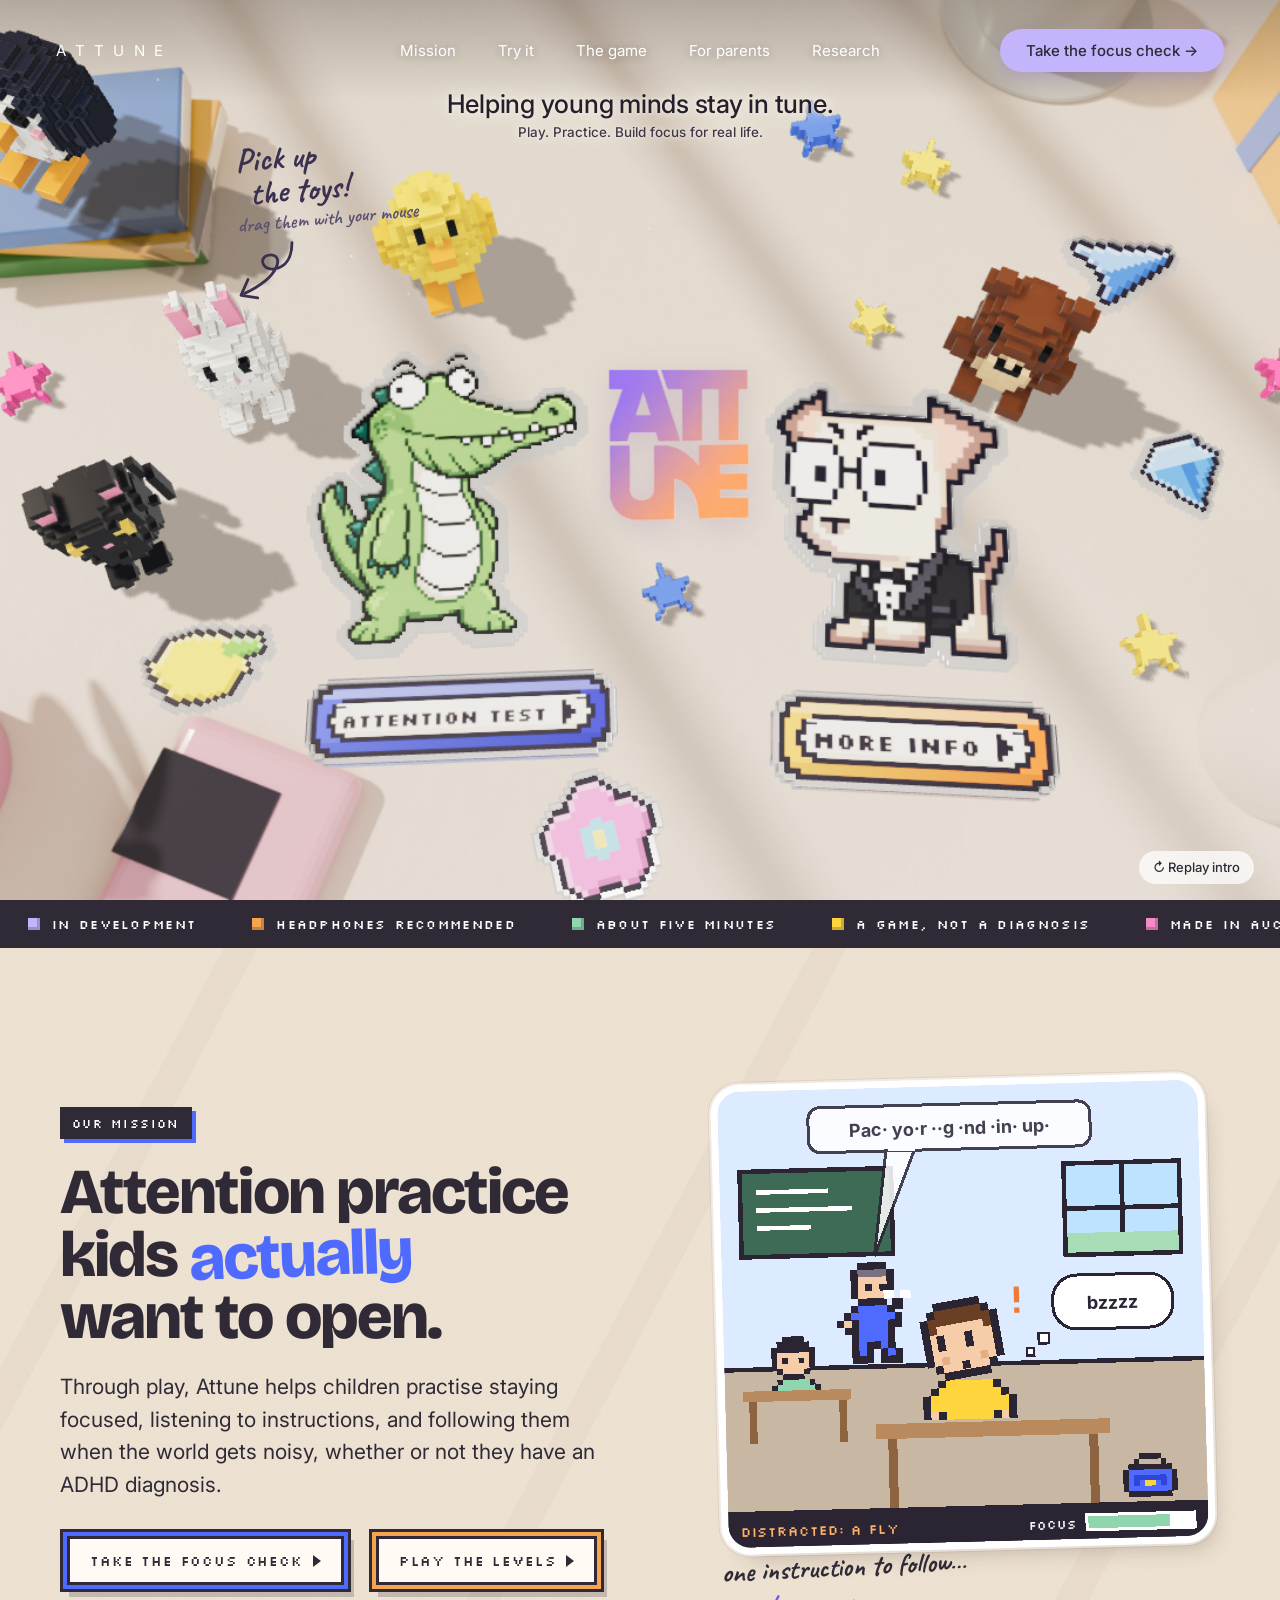
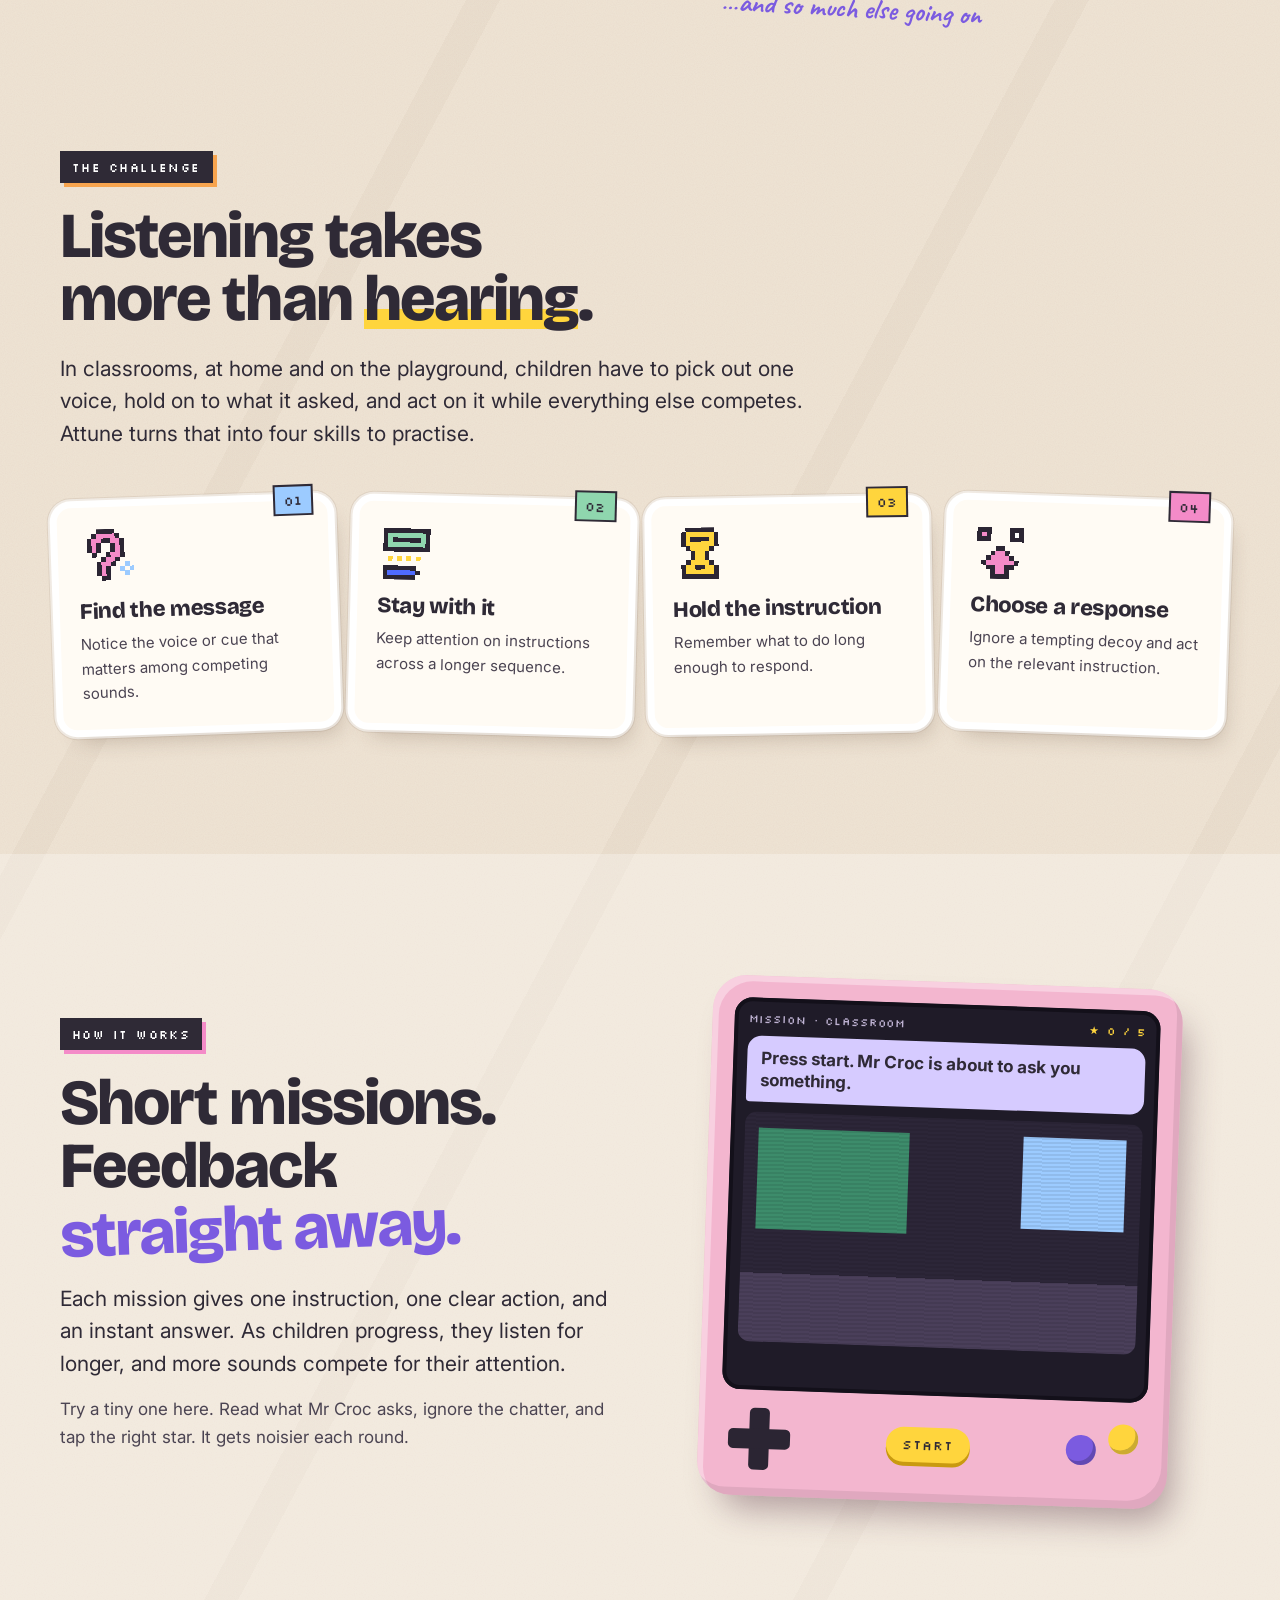
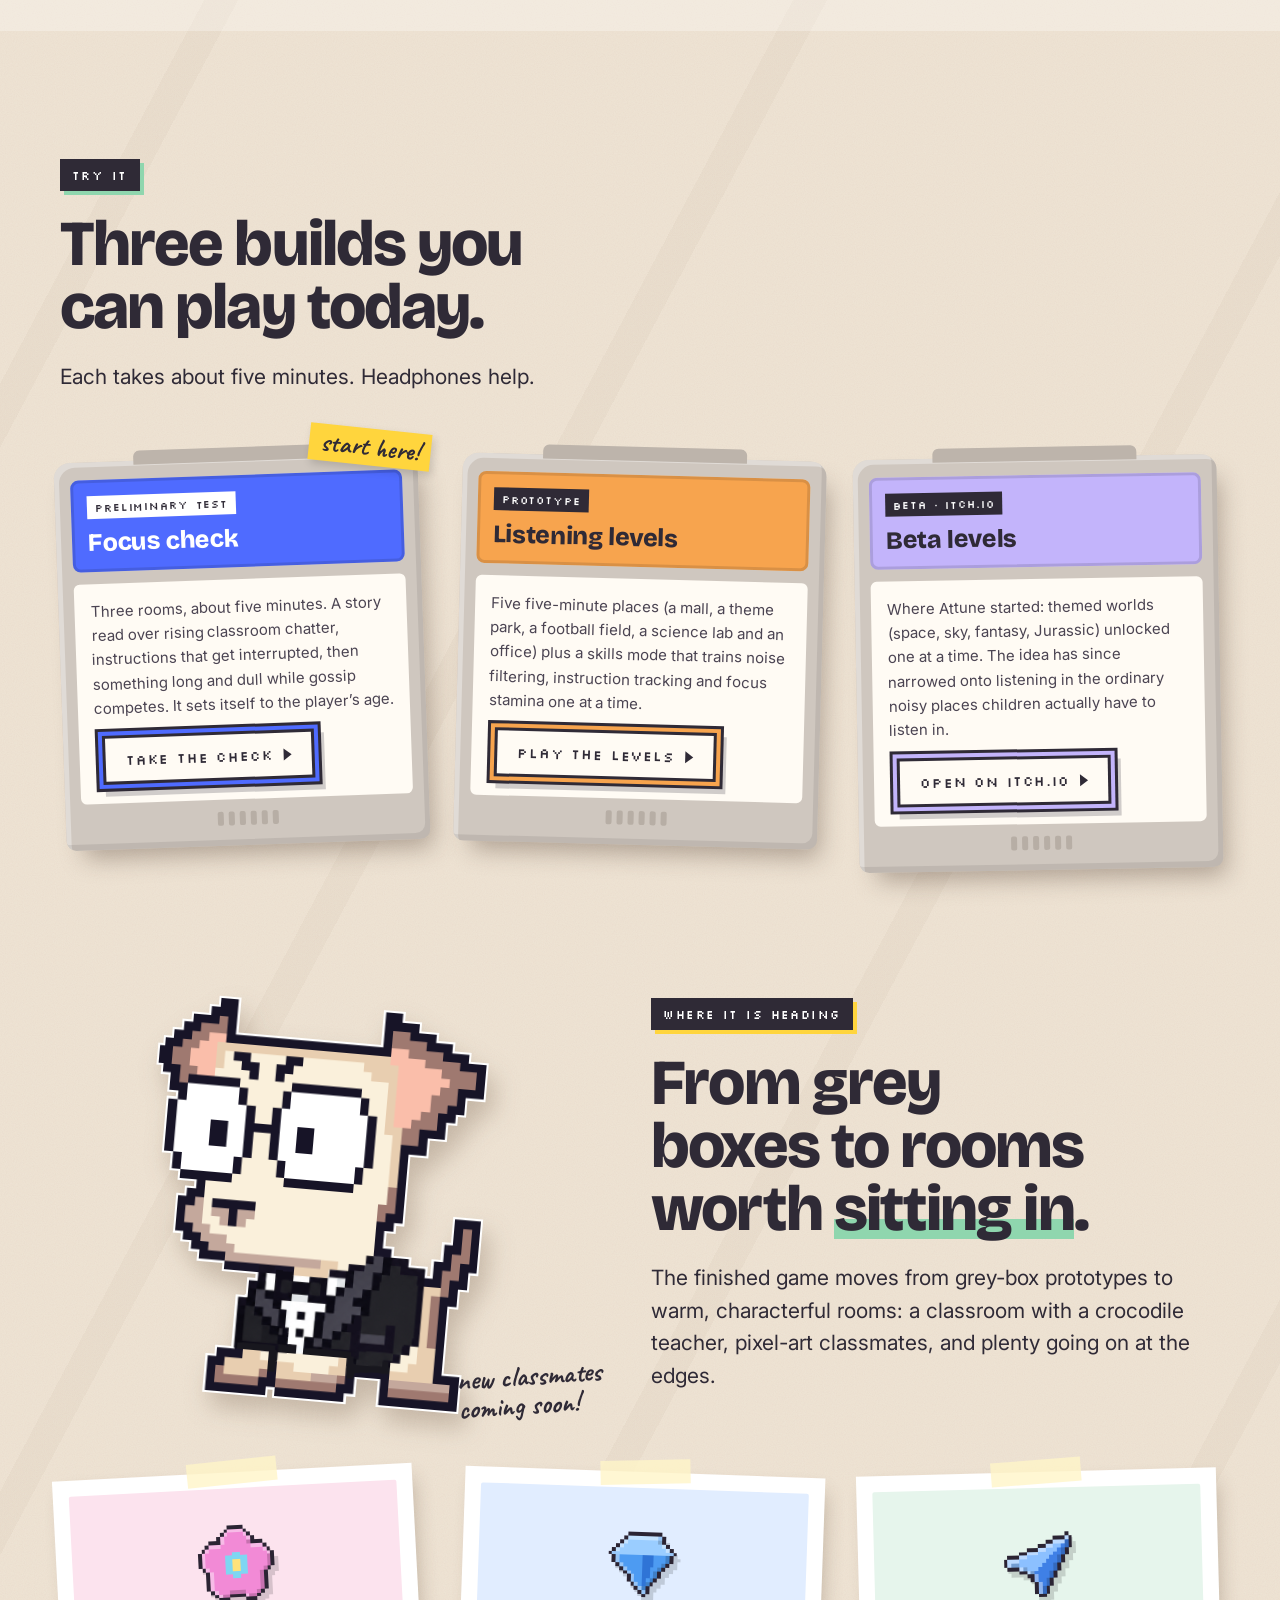
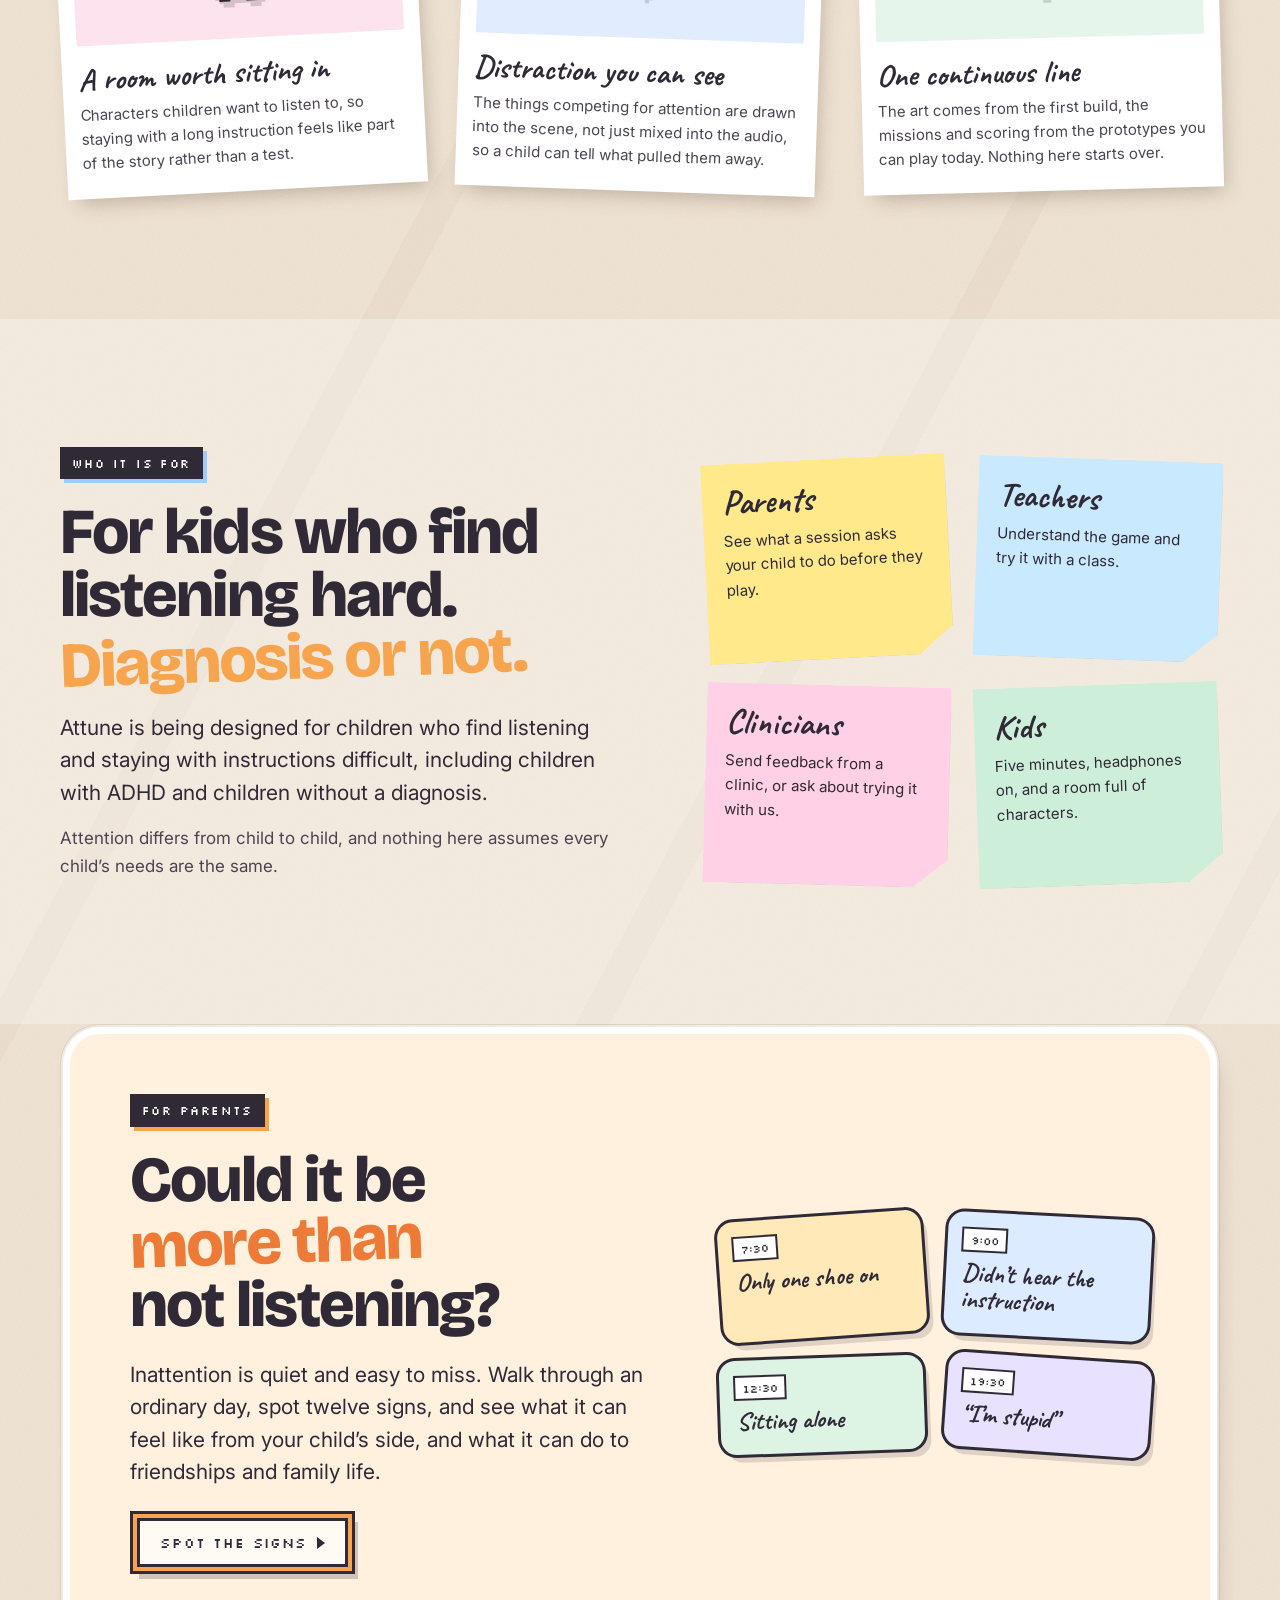
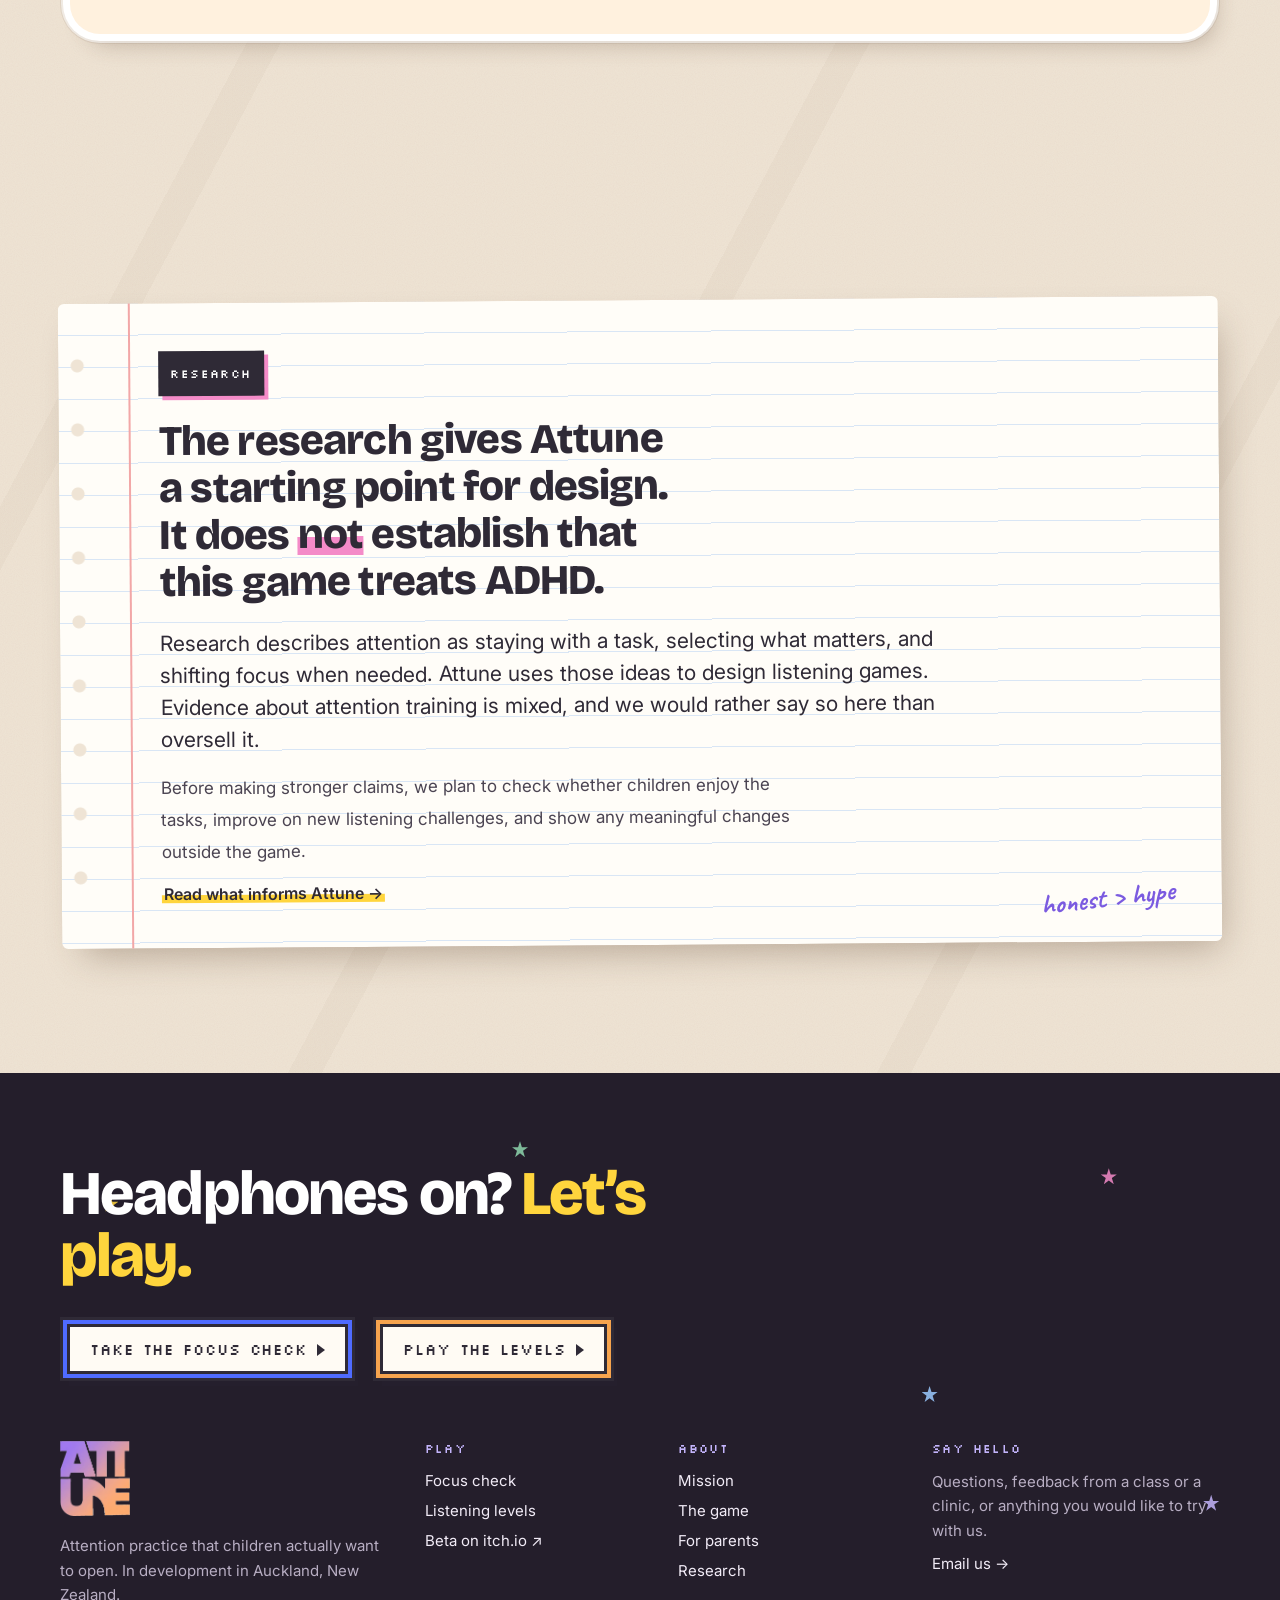
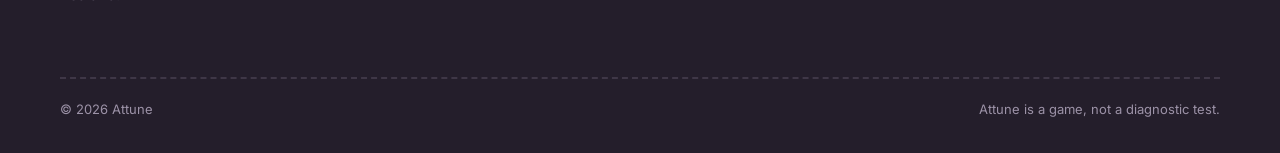
==== attune-site-3d 2/index.html @ 6dd45934 "Add files via upload" ====
<!doctype html>
<html lang="en">
<head>
<meta charset="utf-8">
<meta name="viewport" content="width=device-width, initial-scale=1, viewport-fit=cover">
<meta name="description" content="Attune is a game where children practise listening, holding on to instructions, and responding to what matters while distractions compete for their attention.">
<link rel="icon" href="assets/logo_symbol.png">
<title>Attune</title>
<link rel="preconnect" href="https://fonts.googleapis.com">
<link rel="preconnect" href="https://fonts.gstatic.com" crossorigin>
<link rel="stylesheet" href="https://fonts.googleapis.com/css2?family=Bricolage+Grotesque:opsz,wght@12..96,500;12..96,700;12..96,800&family=Caveat:wght@600;700&family=Inter:wght@400;500&family=Silkscreen&display=swap">
<link rel="stylesheet" href="site.css">
<style>
  :root{
    --ink:#2F2A36;
    --ink-soft:#4B4452;
    --lilac:#C3B4FB;
    --lilac-hi:#D6CBFF;
    --ground:#E9DCCB;
    color-scheme: light;
  }
  html{scroll-behavior:smooth;}
  body{margin:0;background:var(--ground);color:var(--ink);overflow-x:hidden;
       font-family:Inter,ui-sans-serif,system-ui,-apple-system,"Segoe UI",Roboto,sans-serif;-webkit-font-smoothing:antialiased;}
  #ext{position:absolute;inset:-40px;background:url(assets/final_small.jpg) center/cover no-repeat;filter:blur(28px) saturate(1.05);}

  /* the desk lives in the render's own 1536 x 1024 space */
  #stage{position:absolute;left:0;top:0;width:1536px;height:1024px;transform-origin:0 0;touch-action:pan-y;user-select:none;-webkit-user-select:none;}
  #plate,#intro{position:absolute;inset:0;width:1536px;height:1024px;display:block;}
  #intro{z-index:3;transition:opacity .6s ease;pointer-events:none;}
  #intro.done{opacity:0;}
  /* live 3D toys sit on top of the rendered desk */
  #toys{position:absolute;inset:0;width:1536px;height:1024px;display:block;z-index:1;touch-action:pan-y;}
  #root{position:relative;height:100vh;height:100svh;min-height:560px;overflow:hidden;}
  #toys{opacity:0;transition:opacity .5s ease;transform-origin:36% 50%;}
  .ready #toys{opacity:1;}
  #loadnote{position:absolute;left:50%;top:50%;translate:-50% -50%;z-index:7;font-size:13px;color:var(--ink-soft);background:rgba(255,255,255,.7);
            padding:8px 12px;border-radius:999px;opacity:0;transition:opacity .4s;pointer-events:none;}
  .waiting #loadnote{opacity:1;}
  #dust{position:absolute;inset:0;width:1536px;height:1024px;pointer-events:none;mix-blend-mode:screen;opacity:0;transition:opacity 1.2s ease;z-index:4;}
  .live #dust{opacity:1;}
  #logo{position:absolute;left:732px;top:420px;width:160px;pointer-events:none;opacity:0;z-index:4;will-change:opacity,transform;
        filter:drop-shadow(0 8px 16px rgba(110,70,140,.16));}
  #logo.shown{opacity:1;transition:opacity 1.6s ease;}
  .busy #logo.shown{opacity:0;transition:opacity 1.1s ease;}
  #logo.in{animation:logoIn 1.1s cubic-bezier(.22,1,.36,1) both;}
  @keyframes logoIn{from{opacity:0;transform:translateY(10px) scale(.96);}to{opacity:1;transform:none;}}
  #tagline{position:absolute;left:662px;top:548px;width:300px;text-align:center;pointer-events:none;opacity:0;transform:translateY(8px);z-index:4;
           transition:opacity .9s cubic-bezier(.22,1,.36,1) .25s, transform .9s cubic-bezier(.22,1,.36,1) .25s;
           text-shadow:0 0 3px rgba(246,240,231,.95),0 0 10px rgba(246,240,231,.9),0 0 22px rgba(246,240,231,.8);}
  .live #tagline{opacity:1;transform:none;}
  #taglineM{display:none;position:fixed;left:16px;right:16px;top:calc(118px + env(safe-area-inset-top,0px));text-align:center;z-index:6;pointer-events:none;
             opacity:0;transform:translateY(8px);transition:opacity .9s cubic-bezier(.22,1,.36,1) .25s, transform .9s cubic-bezier(.22,1,.36,1) .25s;}
  #taglineM b{display:block;font-weight:500;font-size:20px;line-height:25px;color:#241F2B;text-wrap:balance;}
  #taglineM span{display:block;margin-top:4px;font-size:14px;color:#3E3748;font-weight:500;}
  .tall #tagline{display:none;}
  .tall #taglineM{display:block;}
  .tall.live-body #taglineM{opacity:1;transform:none;}
  #tagline h1{margin:0;font-weight:500;font-size:20px;line-height:24px;color:#241F2B;letter-spacing:-.01em;}
  #tagline p{margin:5px 0 0;font-size:12.5px;line-height:16px;font-weight:500;color:#3E3748;white-space:nowrap;}
  .kbd-link{position:absolute;display:block;border-radius:14px;pointer-events:none;outline:none;z-index:5;color:transparent;font-size:0;overflow:hidden;}
  .kbd-link:focus-visible{box-shadow:0 0 0 3px #fff,0 0 0 6px var(--lilac);}

  header{position:fixed;left:0;right:0;top:0;height:100px;transition:opacity .9s ease, transform .9s cubic-bezier(.2,.8,.2,1), background .3s, height .3s;padding-top:env(safe-area-inset-top,0px);display:flex;align-items:center;
         padding-inline:max(16px,4.4vw);box-sizing:border-box;z-index:5;opacity:0;transform:translateY(-14px);
         background:linear-gradient(rgba(60,42,30,.28),rgba(60,42,30,0));
         transition:opacity .9s ease, transform .9s cubic-bezier(.2,.8,.2,1);}
  .header-in header{opacity:1;transform:none;}
  header.solid{background:rgba(247,241,232,.94);backdrop-filter:blur(10px);box-shadow:0 1px 0 #E2D6C6;height:72px;opacity:1;transform:none;}
  header.solid .wordmark, header.solid nav a{color:var(--ink);text-shadow:none;}
  header.solid nav a[aria-current]{color:#7B5BE0;} header.solid nav a[aria-current]::after{background:#7B5BE0;}
  .wordmark{font-size:15px;letter-spacing:.62em;color:#fff;text-decoration:none;white-space:nowrap;}
  nav{position:absolute;left:50%;transform:translateX(-50%);display:flex;gap:42px;}
  nav a{color:#fff;text-decoration:none;font-size:15px;position:relative;padding:6px 0;white-space:nowrap;text-shadow:0 1px 8px rgba(40,25,15,.3);}
  nav a[aria-current]{color:var(--lilac-hi);}
  nav a[aria-current]::after{content:"";position:absolute;left:50%;bottom:-6px;width:20px;height:2px;margin-left:-10px;background:var(--lilac-hi);border-radius:2px;}
  nav a:hover{color:var(--lilac-hi);}
  .cta{margin-left:auto;background:var(--lilac);color:var(--ink);text-decoration:none;font-size:15px;font-weight:500;
       padding:12px 26px;border-radius:999px;box-shadow:0 6px 18px rgba(120,90,200,.25);transition:background .2s, transform .2s;white-space:nowrap;}
  .cta:hover{background:var(--lilac-hi);transform:translateY(-1px);}
  a:focus-visible,button:focus-visible{outline:2px solid #fff;outline-offset:4px;border-radius:6px;}

  #replay{position:absolute;right:max(16px,2vw);bottom:calc(16px + env(safe-area-inset-bottom,0px));z-index:6;
          font:500 13px/1 Inter,ui-sans-serif,system-ui,sans-serif;color:var(--ink);background:rgba(255,255,255,.72);
          border:0;border-radius:999px;padding:10px 14px;cursor:pointer;backdrop-filter:blur(6px);opacity:0;pointer-events:none;transition:opacity .6s;}
  .live #replay{opacity:1;pointer-events:auto;}
  /* hand-lettered prompt pointing at the flower charm */
  #pickup{position:absolute;left:0;top:0;width:1536px;height:1024px;pointer-events:none;z-index:2;overflow:visible;opacity:0;}
  #pickup .ink{fill:none;stroke:#3A3150;stroke-width:3.2;stroke-linecap:round;stroke-linejoin:round;}
  #pickup text{font-family:Caveat,"Segoe Print","Bradley Hand",cursive;fill:#3A3150;}
  #pickup .t1{font-size:38px;font-weight:700;}
  #pickup .t2{font-size:23px;font-weight:600;fill:#5B5270;}
  #pickup .words{clip-path:inset(0 100% 0 0);}
  .live #pickup{opacity:1;}
  .live #pickup .words{animation:write .5s steps(18,end) .2s forwards;}
  .live #pickup .ink{animation:draw .45s cubic-bezier(.5,0,.3,1) .6s forwards;}
  .live #pickup .head{animation:draw .15s ease-out 1s forwards;}
  .live #pickup .note{animation:nudge 2.8s ease-in-out 1.8s infinite;transform-box:fill-box;transform-origin:center;}
  @keyframes write{to{clip-path:inset(0 0 0 0)}}
  @keyframes draw{to{stroke-dashoffset:0}}
  @keyframes nudge{0%,100%{transform:none}50%{transform:translate(-4px,2px)}}
  .touched #pickup{opacity:0;transition:opacity .5s ease;}
  @media (prefers-reduced-motion: reduce){ #pickup .words{clip-path:none;} #pickup .ink{stroke-dashoffset:0!important;} }
  /* on tall screens the prompt sits in the open space under the desk */
  #pickupM{display:none;position:absolute;left:0;right:0;bottom:calc(13vh + env(safe-area-inset-bottom,0px));text-align:center;z-index:6;pointer-events:none;
           font-family:Caveat,"Segoe Print","Bradley Hand",cursive;color:#3A3150;opacity:0;transition:opacity .6s ease;}
  #pickupM b{display:block;font-size:34px;font-weight:700;line-height:1;transform:rotate(-3deg);}
  #pickupM span{display:block;font-size:21px;font-weight:600;color:#5B5270;margin-top:6px;}
  #pickupM svg{display:block;margin:0 auto 4px;width:90px;height:52px;overflow:visible;}
  #pickupM path{fill:none;stroke:#3A3150;stroke-width:2.6;stroke-linecap:round;stroke-linejoin:round;}
  .tall #pickup{display:none;}
  .tall #pickupM{display:block;}
  .tall.live-body #pickupM{opacity:1;transition-delay:.2s;}
  .touched-body #pickupM{opacity:0!important;transition-delay:0s!important;}
  /* tagline sits centred just under the menu */
  #topline{position:absolute;left:16px;right:16px;top:calc(88px + env(safe-area-inset-top,0px));z-index:5;text-align:center;pointer-events:none;
           opacity:0;transform:translateY(-6px);transition:opacity .9s cubic-bezier(.22,1,.36,1) .3s, transform .9s cubic-bezier(.22,1,.36,1) .3s;
           text-shadow:0 0 3px rgba(246,240,231,.95),0 0 12px rgba(246,240,231,.9),0 0 26px rgba(246,240,231,.8);}
  #topline b{display:block;font-weight:500;font-size:clamp(18px,2vw,26px);line-height:1.25;color:#241F2B;letter-spacing:-.01em;text-wrap:balance;}
  #topline span{display:block;margin-top:4px;font-size:clamp(12.5px,1.05vw,15px);font-weight:500;color:#3E3748;}
  .header-in #topline{opacity:1;transform:none;}
  @media (max-width: 760px){ #topline{top:calc(96px + env(safe-area-inset-top,0px));} }
  #toast{position:fixed;left:50%;bottom:calc(64px + env(safe-area-inset-bottom,0px));translate:-50% 10px;max-width:calc(100% - 32px);box-sizing:border-box;
         background:rgba(47,42,54,.92);color:#fff;font-size:14px;line-height:1.4;padding:11px 16px;border-radius:12px;
         opacity:0;pointer-events:none;transition:opacity .25s, translate .25s;z-index:9;text-align:center;}
  #toast.show{opacity:1;translate:-50% 0;}

  .tall #stage{-webkit-mask-image:linear-gradient(transparent 0,#000 8%,#000 92%,transparent 100%);mask-image:linear-gradient(transparent 0,#000 8%,#000 92%,transparent 100%);}
  @media (max-width: 1180px){ nav{gap:26px;} nav a{font-size:14px;} }
  @media (max-width: 960px){
    header{height:84px;}
    .wordmark{letter-spacing:.45em;font-size:13px;}
    nav{gap:18px;} nav a{font-size:13px;}
    .cta{padding:10px 16px;font-size:13px;}
  }
  /* small screens: the links move to a second row, still across the top */
  @media (max-width: 760px){
    header{height:auto;flex-wrap:wrap;row-gap:6px;padding-block:14px 8px;}
    nav{position:static;transform:none;order:3;flex:1 0 100%;justify-content:center;gap:22px;
        overflow-x:auto;scrollbar-width:none;padding-bottom:4px;}
    nav::-webkit-scrollbar{display:none;}
    nav a{font-size:13px;flex:0 0 auto;}
  }
  @media (max-width: 480px){ nav{justify-content:safe center;gap:14px;} nav a{font-size:12.5px;} }
  @media (max-width: 420px){ .cta{padding:9px 14px;font-size:13px;} .wordmark{letter-spacing:.35em;} }
  @media (prefers-reduced-motion: reduce){ #logo.in{animation:none;opacity:1;} }
</style>

</head>
<body>
<div id="root">
  <div id="ext" aria-hidden="true"></div>
  <div id="stage">
    <img id="plate" src="assets/plate.jpg" alt="A sunny desk with books, a mug, a gift box, a pencil cup and a handheld console" draggable="false">
    <canvas id="toys" aria-label="Toys you can pick up: voxel animals, stars, charms, the crocodile, the dog and two brooch buttons"></canvas>
    <canvas id="dust" width="1536" height="1024" aria-hidden="true"></canvas>
    <svg id="pickup" viewBox="0 0 1536 1024" aria-hidden="true">
      <g class="note">
        <g class="words" transform="rotate(-5 380 210)">
          <text class="t1" x="310" y="190">Pick up</text>
          <text class="t1" x="324" y="228">the toys!</text>
          <text class="t2" x="306" y="258" id="pickupHow">drag them with your mouse</text>
        </g>
        <path class="ink" d="M 372 276 C 372 292, 366 304, 352 306 C 336 308, 334 290, 348 290 C 362 290, 360 314, 318 334"/>
        <path class="ink head" d="M 322 318 L 314 336 L 333 339"/>
      </g>
    </svg>
    <img id="logo" src="assets/logo_symbol.png" alt="Attune" draggable="false">
    <a class="kbd-link" id="kA" href="#attention-test">Attention Test</a>
    <a class="kbd-link" id="kB" href="#more-info">More Info</a>
  </div>

  <header>
    <a class="wordmark" href="#root">ATTUNE</a>
    <nav id="mainNav" aria-label="Main">
      <a href="#mission">Mission</a>
      <a href="#try">Try it</a>
      <a href="#game">The game</a>
      <a href="parents/">For parents</a>
      <a href="research/">Research</a>
    </nav>
    <a class="cta" data-site="/focus-check/" href="https://attuneonline.com/focus-check/">Take the focus check&nbsp;→</a>
  </header>
  <div id="topline"><b>Helping young minds stay in tune.</b><span>Play. Practice. Build focus for real life.</span></div>
  <button id="replay" type="button">↻ Replay intro</button>
  <div id="pickupM" aria-hidden="true">
  <svg viewBox="0 0 90 52"><path d="M 60 50 C 58 36, 52 26, 40 24 C 28 22, 26 34, 36 34 C 46 34, 44 14, 30 4"/><path d="M 22 10 L 30 3 L 36 12"/></svg>
  <b>Pick up the toys!</b><span>drag them around with your finger</span>
</div>
  <div id="loadnote">Unpacking the toys…</div>
</div>
<main class="page" id="content">
  <div class="ticker" aria-label="About this build"><div class="track">
    <span style="--c:var(--lilac)">In development</span><span style="--c:var(--orange)">Headphones recommended</span><span style="--c:var(--mint)">About five minutes</span><span style="--c:var(--yellow)">A game, not a diagnosis</span><span style="--c:var(--pink)">Made in Auckland</span>
    <span style="--c:var(--lilac)" aria-hidden="true">In development</span><span style="--c:var(--orange)" aria-hidden="true">Headphones recommended</span><span style="--c:var(--mint)" aria-hidden="true">About five minutes</span><span style="--c:var(--yellow)" aria-hidden="true">A game, not a diagnosis</span><span style="--c:var(--pink)" aria-hidden="true">Made in Auckland</span>
  </div></div>

  <!-- MISSION -->
  <section class="sec" id="mission" aria-labelledby="mission-h">
    <div class="wrap split">
      <div class="land">
        <p class="eyebrow" style="--c:var(--blue)">Our mission</p>
        <h2 class="h" id="mission-h">Attention practice kids <span class="pop" style="--c:var(--blue)">actually</span> want to open.</h2>
        <p class="lede">Through play, Attune helps children practise staying focused, listening to instructions, and following them when the world gets noisy, whether or not they have an ADHD diagnosis.</p>
        <div class="row" style="margin-top:28px">
          <a class="btn" data-site="/focus-check/" href="https://attuneonline.com/focus-check/">Take the focus check</a>
          <a class="btn orange" data-site="/play/" href="https://attuneonline.com/play/">Play the levels</a>
        </div>
      </div>
      <figure class="noisy land" aria-label="Animation: a child at a school desk keeps getting pulled away from the teacher’s instruction by a bird, a whisper, a buzzing phone, a fly and a ball outside">
        <svg id="noisy" viewBox="0 0 160 140" aria-hidden="true"></svg>
        <figcaption class="noisy-cap"><span class="hand">one instruction to follow…</span><span class="hand" style="color:var(--violet)">…and so much else going on</span></figcaption>
      </figure>
    </div>
  </section>

  <!-- THE CHALLENGE -->
  <section class="sec" id="challenge" aria-labelledby="challenge-h" style="padding-top:0">
    <div class="wrap">
      <div class="land">
        <p class="eyebrow" style="--c:var(--orange)">The challenge</p>
        <h2 class="h" id="challenge-h">Listening takes more than <span class="under" style="--c:var(--yellow)">hearing</span>.</h2>
        <p class="lede">In classrooms, at home and on the playground, children have to pick out one voice, hold on to what it asked, and act on it while everything else competes. Attune turns that into four skills to practise.</p>
      </div>
      <ol class="skills">
        <li class="skill land" style="--r:-2deg;--c:var(--sky)"><span class="num">01</span><span class="ico" data-icon="ear"></span><h3>Find the message</h3><p>Notice the voice or cue that matters among competing sounds.</p></li>
        <li class="skill land" style="--r:1.5deg;--c:var(--mint)"><span class="num">02</span><span class="ico" data-icon="line"></span><h3>Stay with it</h3><p>Keep attention on instructions across a longer sequence.</p></li>
        <li class="skill land" style="--r:-1deg;--c:var(--yellow)"><span class="num">03</span><span class="ico" data-icon="hold"></span><h3>Hold the instruction</h3><p>Remember what to do long enough to respond.</p></li>
        <li class="skill land" style="--r:2deg;--c:var(--pink)"><span class="num">04</span><span class="ico" data-icon="pick"></span><h3>Choose a response</h3><p>Ignore a tempting decoy and act on the relevant instruction.</p></li>
      </ol>
    </div>
  </section>

  <!-- HOW IT WORKS: a tiny playable mission -->
  <section class="sec" id="game" aria-labelledby="game-h" style="background:rgba(255,255,255,.28)">
    <div class="wrap split">
      <div class="land">
        <p class="eyebrow" style="--c:var(--pink)">How it works</p>
        <h2 class="h" id="game-h">Short missions. Feedback <span class="pop" style="--c:var(--violet)">straight away.</span></h2>
        <p class="lede">Each mission gives one instruction, one clear action, and an instant answer. As children progress, they listen for longer, and more sounds compete for their attention.</p>
        <p>Try a tiny one here. Read what Mr Croc asks, ignore the chatter, and tap the right star. It gets noisier each round.</p>
      </div>
      <div class="land">
        <div class="console" id="mini" aria-label="A tiny example mission you can play">
          <div class="screen">
            <div class="hud"><span>Mission · Classroom</span><b id="miniScore">★ 0 / 5</b></div>
            <div class="say" id="miniSay" aria-live="polite">Press start. Mr Croc is about to ask you something.</div>
            <div class="field" id="miniField"></div>
            <div class="fb" id="miniFb" aria-live="polite"></div>
          </div>
          <div class="pads"><span class="dpad" aria-hidden="true"></span><button class="start" id="miniStart" type="button">Start</button><span class="abtn" aria-hidden="true"><i></i><i></i></span></div>
        </div>
      </div>
    </div>
  </section>

  <!-- TRY IT -->
  <section class="sec" id="try" aria-labelledby="try-h">
    <div class="wrap">
      <div class="land">
        <p class="eyebrow" style="--c:var(--mint)">Try it</p>
        <h2 class="h" id="try-h">Three builds you can play today.</h2>
        <p class="lede">Each takes about five minutes. Headphones help.</p>
      </div>
      <div class="carts">
        <article class="cart land" style="--r:-2deg;--c:var(--blue)">
          <span class="sticky">start here!</span>
          <div class="label" style="color:#fff"><span class="tag" style="background:#fff;color:var(--ink)">Preliminary test</span><h3>Focus check</h3></div>
          <div class="body">
            <p>Three rooms, about five minutes. A story read over rising classroom chatter, instructions that get interrupted, then something long and dull while gossip competes. It sets itself to the player’s age.</p>
            <a class="btn" data-site="/focus-check/" href="https://attuneonline.com/focus-check/">Take the check</a>
          </div>
          <div class="grooves" aria-hidden="true"><i></i><i></i><i></i><i></i><i></i><i></i></div>
        </article>
        <article class="cart land" style="--r:1.5deg;--c:var(--orange)">
          <div class="label"><span class="tag">Prototype</span><h3>Listening levels</h3></div>
          <div class="body">
            <p>Five five-minute places (a mall, a theme park, a football field, a science lab and an office) plus a skills mode that trains noise filtering, instruction tracking and focus stamina one at a time.</p>
            <a class="btn orange" data-site="/play/" href="https://attuneonline.com/play/">Play the levels</a>
          </div>
          <div class="grooves" aria-hidden="true"><i></i><i></i><i></i><i></i><i></i><i></i></div>
        </article>
        <article class="cart land" style="--r:-1deg;--c:var(--lilac)">
          <div class="label"><span class="tag">Beta · itch.io</span><h3>Beta levels</h3></div>
          <div class="body">
            <p>Where Attune started: themed worlds (space, sky, fantasy, Jurassic) unlocked one at a time. The idea has since narrowed onto listening in the ordinary noisy places children actually have to listen in.</p>
            <a class="btn lilac" href="https://bibyeo.itch.io/attuneonline" target="_blank" rel="noopener">Open on itch.io</a>
          </div>
          <div class="grooves" aria-hidden="true"><i></i><i></i><i></i><i></i><i></i><i></i></div>
        </article>
      </div>
    </div>
  </section>

  <!-- WHERE IT IS HEADING -->
  <section class="sec" id="heading" aria-labelledby="heading-h" style="padding-top:0">
    <div class="wrap split flip">
      <div class="charm land" style="--r:5deg;width:min(340px,76%)">
        <img class="sticker" src="assets/dog.png" alt="A pixel-art classmate in a tuxedo, as a sticker">
        <div class="note" style="right:-34%;bottom:-4%;transform:rotate(-4deg)"><span class="hand">new classmates<br>coming soon!</span></div>
      </div>
      <div class="land">
        <p class="eyebrow" style="--c:var(--yellow)">Where it is heading</p>
        <h2 class="h" id="heading-h">From grey boxes to rooms worth <span class="under" style="--c:var(--mint)">sitting in</span>.</h2>
        <p class="lede">The finished game moves from grey-box prototypes to warm, characterful rooms: a classroom with a crocodile teacher, pixel-art classmates, and plenty going on at the edges.</p>
      </div>
    </div>
    <div class="wrap">
      <div class="polaroids">
        <div class="pol land" style="--r:-3deg;--c:#FCE3EE"><div class="shot"><img src="assets/charm_flower.png" alt=""></div><h3>A room worth sitting in</h3><p>Characters children want to listen to, so staying with a long instruction feels like part of the story rather than a test.</p></div>
        <div class="pol land" style="--r:2deg;--c:#E1EDFF"><div class="shot"><img src="assets/charm_gem.png" alt=""></div><h3>Distraction you can see</h3><p>The things competing for attention are drawn into the scene, not just mixed into the audio, so a child can tell what pulled them away.</p></div>
        <div class="pol land" style="--r:-1.5deg;--c:#E6F5EC"><div class="shot"><img src="assets/charm_plane.png" alt=""></div><h3>One continuous line</h3><p>The art comes from the first build, the missions and scoring from the prototypes you can play today. Nothing here starts over.</p></div>
      </div>
    </div>
  </section>

  <!-- WHO IT IS FOR -->
  <section class="sec" id="who" aria-labelledby="who-h" style="background:rgba(255,255,255,.28)">
    <div class="wrap split">
      <div class="land">
        <p class="eyebrow" style="--c:var(--sky)">Who it is for</p>
        <h2 class="h" id="who-h">For kids who find listening hard. <span class="pop" style="--c:var(--orange)">Diagnosis or not.</span></h2>
        <p class="lede">Attune is being designed for children who find listening and staying with instructions difficult, including children with ADHD and children without a diagnosis.</p>
        <p>Attention differs from child to child, and nothing here assumes every child’s needs are the same.</p>
      </div>
      <div class="notes">
        <div class="stickynote land" style="--r:-3deg;--c:#FFE98A"><b>Parents</b><p>See what a session asks your child to do before they play.</p></div>
        <div class="stickynote land" style="--r:2deg;--c:#C9E9FF"><b>Teachers</b><p>Understand the game and try it with a class.</p></div>
        <div class="stickynote land" style="--r:1.5deg;--c:#FFD0E6"><b>Clinicians</b><p>Send feedback from a clinic, or ask about trying it with us.</p></div>
        <div class="stickynote land" style="--r:-2deg;--c:#CDEFD9"><b>Kids</b><p>Five minutes, headphones on, and a room full of characters.</p></div>
      </div>
    </div>
  </section>

  <!-- FOR PARENTS -->
  <section class="sec" id="parents" aria-labelledby="parents-h" style="padding-top:0">
    <div class="wrap">
      <div class="parents-teaser land">
        <div>
          <p class="eyebrow" style="--c:var(--orange)">For parents</p>
          <h2 class="h" id="parents-h">Could it be <span class="pop" style="--c:var(--orange-2)">more than</span> not listening?</h2>
          <p class="lede">Inattention is quiet and easy to miss. Walk through an ordinary day, spot twelve signs, and see what it can feel like from your child’s side, and what it can do to friendships and family life.</p>
          <div class="row" style="margin-top:22px"><a class="btn orange" href="parents/">Spot the signs</a></div>
        </div>
        <div class="peek" aria-hidden="true">
          <div class="peekcard" style="--r:-4deg;--c:#FFE9B8"><span>7:30</span><b>Only one shoe on</b></div>
          <div class="peekcard" style="--r:3deg;--c:#DCEBFF"><span>9:00</span><b>Didn’t hear the instruction</b></div>
          <div class="peekcard" style="--r:-2deg;--c:#DDF3E4"><span>12:30</span><b>Sitting alone</b></div>
          <div class="peekcard" style="--r:4deg;--c:#E8E2FF"><span>19:30</span><b>“I’m stupid”</b></div>
        </div>
      </div>
    </div>
  </section>

  <!-- RESEARCH -->
  <section class="sec" id="research" aria-labelledby="research-h">
    <div class="wrap">
      <div class="notebook land">
        <p class="eyebrow" style="--c:var(--pink)">Research</p>
        <h2 class="honest" id="research-h">The research gives Attune a starting point for design. It does <em>not</em> establish that this game treats ADHD.</h2>
        <p class="lede" style="line-height:32px">Research describes attention as staying with a task, selecting what matters, and shifting focus when needed. Attune uses those ideas to design listening games. Evidence about attention training is mixed, and we would rather say so here than oversell it.</p>
        <p>Before making stronger claims, we plan to check whether children enjoy the tasks, improve on new listening challenges, and show any meaningful changes outside the game.</p>
        <a class="link" href="research/">Read what informs Attune →</a>
        <span class="margin-note hand">honest &gt; hype</span>
      </div>
    </div>
  </section>
</main>

<footer class="foot" id="contact">
  <div class="stars" aria-hidden="true">
    <span style="--c:var(--yellow);left:8%;top:18%;--dl:0s"></span><span style="--c:var(--pink);left:86%;top:14%;--dl:.8s"></span>
    <span style="--c:var(--sky);left:72%;top:46%;--dl:1.6s"></span><span style="--c:var(--mint);left:40%;top:10%;--dl:2.2s"></span>
    <span style="--c:var(--lilac);left:94%;top:62%;--dl:1.1s"></span>
  </div>
  <div class="wrap">
    <p class="big">Headphones on? <span>Let’s play.</span></p>
    <div class="row">
      <a class="btn" data-site="/focus-check/" href="https://attuneonline.com/focus-check/">Take the focus check</a>
      <a class="btn orange" data-site="/play/" href="https://attuneonline.com/play/">Play the levels</a>
    </div>
    <div class="cols">
      <div><img class="logo" src="assets/logo_symbol.png" alt="Attune"><p>Attention practice that children actually want to open. In development in Auckland, New Zealand.</p></div>
      <div><h4>Play</h4><ul><li><a data-site="/focus-check/" href="https://attuneonline.com/focus-check/">Focus check</a></li><li><a data-site="/play/" href="https://attuneonline.com/play/">Listening levels</a></li><li><a href="https://bibyeo.itch.io/attuneonline" target="_blank" rel="noopener">Beta on itch.io ↗</a></li></ul></div>
      <div><h4>About</h4><ul><li><a href="index.html#mission">Mission</a></li><li><a href="index.html#game">The game</a></li><li><a href="parents/">For parents</a></li><li><a href="research/">Research</a></li></ul></div>
      <div><h4>Say hello</h4><p style="margin-bottom:10px">Questions, feedback from a class or a clinic, or anything you would like to try with us.</p><button class="copy-email" type="button" data-email>Email us →</button></div>
    </div>
    <div class="base"><span>© 2026 Attune</span><span>Attune is a game, not a diagnostic test.</span></div>
  </div>
</footer>


<div id="toast" role="status" aria-live="polite"></div>

<script src="toys3d.js"></script>
<script src="site.js"></script>
<script>
/* Where the brooches go. Replace '' with real URLs when the pages exist. */
const LINKS = { attention: '/focus-check/', info: '#mission' };
const BROOCH = { plaqueA: ['attention', 'Attention Test'], plaqueB: ['info', 'More Info'] };

const REDUCED = matchMedia('(prefers-reduced-motion: reduce)').matches;
const root = document.getElementById('root'), stage = document.getElementById('stage');
const logo = document.getElementById('logo');
const SW = 1536, SH = 1024;
let S = 1, OX = 0, OY = 0;
function fit(){
  const vw = root.clientWidth, vh = root.clientHeight, a = vw / vh;
  if (a >= 1.05){ S = Math.max(vw/SW, vh/SH); OX = (vw - SW*S)/2; OY = (vh - SH*S)/2; }
  else { S = vw / 1010; OX = vw/2 - 800*S; OY = Math.max(0, (vh - SH*S)/2 - 10); }
  stage.style.transform = `translate(${OX}px, ${OY}px) scale(${S})`;
  document.body.classList.toggle('tall', a < 1.05);
}
addEventListener('resize', fit); fit();
/* header goes solid past the desk; the 3D pauses while it is off screen */
const headerEl = document.querySelector('header');
addEventListener('scroll', ()=>{ headerEl.classList.toggle('solid', scrollY > root.clientHeight - 90); }, { passive: true });
let heroVisible = true;
new IntersectionObserver(([e])=>{ heroVisible = e.isIntersecting; if (!revealed) return; if (heroVisible) AttuneToys.start(); else AttuneToys.stop(); }).observe(root);

/* logo fades away while people play, and back once things settle */
let busyTimer;
function markBusy(){ root.classList.add('busy'); clearTimeout(busyTimer); busyTimer = setTimeout(()=>root.classList.remove('busy'), 1800); }

let toastTimer;
function toast(msg){ const t = document.getElementById('toast'); t.textContent = msg; t.classList.add('show'); clearTimeout(toastTimer); toastTimer = setTimeout(()=>t.classList.remove('show'), 2600); }
function activate(key){
  const target = LINKS[BROOCH[key][0]];
  if (target.startsWith('#')){ setTimeout(()=>document.querySelector(target).scrollIntoView({ behavior: REDUCED ? 'auto' : 'smooth' }), 150); return; }
  const onSite = /(^|\.)attuneonline\.com$/.test(location.hostname);
  setTimeout(()=>{ if (onSite) location.href = target; else { const a = document.createElement('a'); a.href = 'https://attuneonline.com' + target; a.target = '_blank'; a.rel = 'noopener'; document.body.appendChild(a); a.click(); a.remove(); } }, 200);
}

/* keyboard access to the two brooches */
function placeKbd(){
  for (const [id, key] of [['kA', 'plaqueA'], ['kB', 'plaqueB']]){
    const r = AttuneToys.project(key), el = document.getElementById(id); if (!r) continue;
    Object.assign(el.style, { left: r.x + 'px', top: r.y + 'px', width: r.w + 'px', height: r.h + 'px' });
    el.onclick = e=>{ e.preventDefault(); AttuneToys.nudge(key); activate(key); };
  }
}
/* prompt copy follows the input device */
(function(){
  const how = document.getElementById('pickupHow');
  if (how && !matchMedia('(hover: hover) and (pointer: fine)').matches) how.textContent = 'drag them with your finger';
  document.querySelectorAll('#pickup .ink').forEach(p=>{ const L = p.getTotalLength(); p.style.strokeDasharray = L; p.style.strokeDashoffset = L; });
})();

/* ------------------------------------------------ 3D toys + opening */
const toysCanvas = document.getElementById('toys');
let toysReady = false, revealed = false;
AttuneToys.init({
  canvas: toysCanvas, base: 'assets/',
  onBusy: markBusy,
  onTouch: ()=>{ root.classList.add('touched'); document.body.classList.add('touched-body'); },
  onBrooch: key=>activate(key),
}).then(()=>{ toysReady = true; document.body.classList.remove('waiting'); root.classList.add('ready'); playIntro(); })
  .catch(err=>{ console.error(err); document.body.classList.remove('waiting'); toast('The toys could not load on this device.'); });
document.body.classList.add('waiting');

function reveal(){
  if (revealed) return; revealed = true;
  toysCanvas.style.transform = ''; toysCanvas.style.filter = '';
  root.classList.add('header-in', 'live'); document.body.classList.add('live-body');
  AttuneToys.start(); placeKbd();
  if (REDUCED){ logo.classList.add('shown'); return; }
  logo.classList.remove('in', 'shown'); void logo.offsetWidth; logo.classList.add('in');
  logo.addEventListener('animationend', ()=>{ logo.classList.remove('in'); logo.classList.add('shown'); }, { once: true });
}
function playIntro(){
  if (!toysReady) return;
  revealed = false;
  root.classList.remove('header-in', 'live', 'busy'); document.body.classList.remove('live-body'); logo.classList.remove('in', 'shown');
  if (REDUCED){ AttuneToys.skipIntro(); reveal(); return; }
  // the camera starts close and out of focus, then pulls back as the toys land
  AttuneToys.intro({
    onFrame: (fr, k, focus)=>{
      toysCanvas.style.transform = k < 1 ? `scale(${(1.6 - .6*k).toFixed(4)})` : '';
      if (fr > 72) root.classList.add('header-in');
    },
    onDone: reveal,
  });
}
document.getElementById('replay').addEventListener('click', ()=>{ AttuneToys.stop(); playIntro(); });

/* ------------------------------------------------ dust in the window light */
const cv = document.getElementById('dust'), g = cv.getContext('2d');
const motes = Array.from({length: 70}, ()=>({ x: Math.random()*1536, y: Math.random()*1024, r: .6 + Math.random()*1.8,
  vx: (Math.random()-.3)*.12, vy: -.05 - Math.random()*.12, p: Math.random()*6.28 }));
let lastT = performance.now();
function tick(t){
  const dt = Math.min(50, t - lastT); lastT = t;
  if (root.classList.contains('live') && !document.hidden){
    g.clearRect(0, 0, 1536, 1024);
    for (const m of motes){
      m.x += m.vx*dt*.06; m.y += m.vy*dt*.06 + Math.sin(t/1400 + m.p)*.05;
      if (m.y < -10){ m.y = 1030; m.x = Math.random()*1536; } if (m.x > 1546) m.x = -10; if (m.x < -10) m.x = 1546;
      const a = Math.max(0, 1 - Math.abs((m.x*0.5 - m.y) + 60)/380) * (.3 + .3*Math.sin(t/900 + m.p*3));
      if (a <= .02) continue;
      g.fillStyle = `rgba(255,244,222,${a.toFixed(3)})`; g.beginPath(); g.arc(m.x, m.y, m.r, 0, 6.283); g.fill();
    }
  }
  requestAnimationFrame(tick);
}
if (!REDUCED) requestAnimationFrame(tick);
</script>

</body>
</html>
---- attune-site-3d 2/site.css ----
/* Attune — the toy desk continues below the fold.
   Everything reads as objects on the same sunny desk: shrink-plastic cards, sticky notes, stickers, cartridges. */
:root{
  --ink:#2B2533; --ink-soft:#524859; --ink-faint:#7A7082;
  --desk:#EFE4D5; --desk-2:#E7DAC8; --paper:#FFFBF4; --line:#E0D2BF;
  --blue:#4F6BFF; --blue-2:#2F45D8; --orange:#F7A44E; --orange-2:#EE7A37;
  --lilac:#C3B4FB; --lilac-hi:#D6CBFF; --violet:#7B5BE0;
  --yellow:#FFD53D; --pink:#F48BC8; --mint:#8FD6AE; --sky:#9CCBFF;
  --night:#241E2B;
  --display:"Bricolage Grotesque", Inter, ui-sans-serif, system-ui, sans-serif;
  --body:Inter, ui-sans-serif, system-ui, -apple-system, "Segoe UI", Roboto, sans-serif;
  --pixel:Silkscreen, ui-monospace, "SFMono-Regular", Menlo, monospace;
  --hand:Caveat, "Segoe Print", "Bradley Hand", cursive;
  /* the "shrink plastic" look: white print border + clear acrylic rim + soft contact shadow */
  --plastic: 0 0 0 7px #fff, 0 0 0 9px rgba(255,255,255,.55), 0 0 0 10px rgba(120,100,80,.12), 10px 16px 22px -6px rgba(80,55,35,.28);
  --grain:url("data:image/svg+xml,%3Csvg xmlns='http://www.w3.org/2000/svg' width='160' height='160'%3E%3Cfilter id='n'%3E%3CfeTurbulence type='fractalNoise' baseFrequency='.9' numOctaves='2' stitchTiles='stitch'/%3E%3CfeColorMatrix values='0 0 0 0 .35 0 0 0 0 .25 0 0 0 0 .15 0 0 0 .07 0'/%3E%3C/filter%3E%3Crect width='100%25' height='100%25' filter='url(%23n)'/%3E%3C/svg%3E");
}
.page{background:var(--desk) var(--grain);color:var(--ink);font-family:var(--body);-webkit-font-smoothing:antialiased;position:relative;overflow:hidden;}
/* window light keeps falling across the desk */
.page::before{content:"";position:absolute;inset:0;pointer-events:none;opacity:.55;
  background:repeating-linear-gradient(118deg, transparent 0 220px, rgba(120,90,60,.07) 220px 250px, transparent 250px 520px);}
.wrap{max-width:1160px;margin:0 auto;padding-inline:max(20px,4vw);position:relative;}
.sec{padding-block:clamp(72px,10vw,132px);position:relative;}
a{color:inherit;}

/* ---------- type */
.eyebrow{display:inline-flex;align-items:center;gap:10px;font-family:var(--pixel);font-size:12px;letter-spacing:.12em;text-transform:uppercase;
  background:var(--ink);color:#fff;padding:7px 12px 6px;margin:0 0 22px;box-shadow:4px 4px 0 var(--c, var(--violet));}
h2.h, .h{font-family:var(--display);font-weight:800;font-size:clamp(34px,5vw,64px);line-height:.98;letter-spacing:-.03em;margin:0 0 22px;text-wrap:balance;max-width:16ch;}
.h .pop{display:inline-block;color:var(--c, var(--blue));transform:rotate(-2deg);}
.h .under{background:linear-gradient(transparent 64%, var(--c, var(--yellow)) 64% 90%, transparent 90%);}
h3{font-family:var(--display);font-weight:800;font-size:22px;line-height:1.15;letter-spacing:-.015em;margin:0 0 8px;}
p{font-size:17px;line-height:1.62;color:var(--ink-soft);margin:0 0 16px;max-width:60ch;}
.lede{font-size:clamp(18px,1.7vw,21px);line-height:1.55;color:var(--ink);}
.hand{font-family:var(--hand);font-weight:700;font-size:28px;line-height:1.05;color:var(--ink);}
.small{font-size:14px;color:var(--ink-faint);}

/* ---------- pixel "brooch" buttons (same look as the desk plaques) */
.btn{--bg:var(--blue);
  display:inline-flex;align-items:center;gap:10px;font:400 14px/1 var(--pixel);letter-spacing:.06em;text-transform:uppercase;text-decoration:none;
  color:var(--ink);background:var(--paper);padding:15px 20px 14px;position:relative;white-space:nowrap;cursor:pointer;border:0;
  box-shadow:0 0 0 3px var(--ink), 0 0 0 7px var(--bg), 0 0 0 10px var(--ink), 6px 8px 0 7px rgba(43,37,51,.22);
  margin:10px;transition:transform .18s cubic-bezier(.3,1.6,.4,1), box-shadow .18s;}
.btn::after{content:"";width:0;height:0;border-left:8px solid var(--ink);border-top:6px solid transparent;border-bottom:6px solid transparent;}
.btn:hover{transform:translateY(-3px) rotate(-1deg);}
.btn:active{transform:translateY(2px);box-shadow:0 0 0 3px var(--ink), 0 0 0 7px var(--bg), 0 0 0 10px var(--ink), 2px 3px 0 7px rgba(43,37,51,.22);}
.btn.orange{--bg:var(--orange);}
.btn.lilac{--bg:var(--lilac);}
.btn.ghost{--bg:var(--mint);}
.btn.plain{--bg:var(--paper);}
.btn:focus-visible,.link:focus-visible,.copy-email:focus-visible{outline:3px dashed var(--violet);outline-offset:8px;}
.row{display:flex;flex-wrap:wrap;gap:14px 18px;align-items:center;}
.link{font-weight:600;color:var(--ink);text-decoration:none;background:linear-gradient(var(--yellow),var(--yellow)) 0 88%/100% 8px no-repeat;padding:0 2px;transition:background-size .2s;}
.link:hover{background-size:100% 40%;}

/* ---------- stickers + characters */
.sticker{display:block;image-rendering:pixelated;filter:drop-shadow(2px 0 0 #fff) drop-shadow(-2px 0 0 #fff) drop-shadow(0 2px 0 #fff) drop-shadow(0 -2px 0 #fff) drop-shadow(8px 14px 12px rgba(80,55,35,.25));}
.charm{position:relative;justify-self:center;width:min(380px,82%);}
.charm .sticker{width:100%;height:auto;transform:rotate(var(--r,-5deg));transition:transform .45s cubic-bezier(.3,1.6,.4,1);}
.charm:hover .sticker{transform:rotate(calc(var(--r,-5deg) * -0.6)) translateY(-10px) scale(1.03);}
.charm .note{position:absolute;display:flex;align-items:flex-end;gap:4px;white-space:nowrap;}
@media (max-width: 700px){ .charm .note{position:static;transform:none!important;margin-top:18px;white-space:normal;} }
.charm .note svg{width:64px;height:48px;overflow:visible;flex:none;}
.charm .note path{fill:none;stroke:var(--ink);stroke-width:2.6;stroke-linecap:round;stroke-linejoin:round;}

/* ---------- ticker (status) */
.ticker{background:var(--ink);color:#fff;overflow:hidden;position:relative;z-index:1;}
.ticker .track{display:flex;width:max-content;animation:tick 38s linear infinite;}
.ticker span{font-family:var(--pixel);font-size:13px;letter-spacing:.1em;text-transform:uppercase;padding:16px 28px;display:flex;align-items:center;gap:12px;white-space:nowrap;}
.ticker span::before{content:"";width:12px;height:12px;background:var(--c);box-shadow:inset -3px -3px 0 rgba(0,0,0,.2);}
@keyframes tick{to{transform:translateX(-50%)}}

/* ---------- layouts */
.split{display:grid;grid-template-columns:1.05fr .95fr;gap:clamp(40px,6vw,90px);align-items:center;}
.split.flip{grid-template-columns:.95fr 1.05fr;}
@media (max-width: 880px){ .split,.split.flip{grid-template-columns:1fr;} .split.flip > :first-child{order:2;} }

/* ---------- skills: four little game cards dealt onto the desk */
.skills{list-style:none;padding:0;margin:54px 0 0;display:grid;grid-template-columns:repeat(4,1fr);gap:34px 26px;}
.skill{background:var(--paper);border-radius:14px;padding:22px 20px 24px;box-shadow:var(--plastic);transform:rotate(var(--r));transition:transform .35s cubic-bezier(.3,1.6,.4,1);position:relative;}
.skill:hover{transform:rotate(0) translateY(-8px);}
.skill .num{position:absolute;top:-14px;right:16px;font-family:var(--pixel);font-size:13px;background:var(--c);color:var(--ink);padding:6px 9px 5px;box-shadow:0 0 0 2px var(--ink);}
.skill .ico{width:56px;height:56px;margin-bottom:14px;display:block;}
.skill p{font-size:15px;margin:0;}
@media (max-width: 960px){ .skills{grid-template-columns:repeat(2,1fr);} }
@media (max-width: 500px){ .skills{grid-template-columns:1fr;} }
.caveat{margin:44px 0 0;display:inline-block;background:#FFF3B0;padding:12px 16px;font-size:14px;color:var(--ink-soft);transform:rotate(-.6deg);
  box-shadow:3px 4px 10px rgba(80,55,35,.15);max-width:62ch;position:relative;}
.caveat::before{content:"";position:absolute;top:-10px;left:24px;width:70px;height:20px;background:rgba(255,255,255,.6);transform:rotate(-4deg);box-shadow:0 1px 2px rgba(0,0,0,.06);}

/* ---------- playable mini mission on a handheld */
.console{background:#F3B6CF;border-radius:34px;padding:22px 22px 26px;box-shadow:inset -6px -8px 0 rgba(0,0,0,.08), inset 6px 6px 0 rgba(255,255,255,.35), 14px 22px 34px -10px rgba(80,40,60,.4);
  max-width:470px;justify-self:center;width:100%;box-sizing:border-box;transform:rotate(2deg);}
.screen{background:#1F1B28;border-radius:18px;padding:14px;position:relative;overflow:hidden;box-shadow:inset 0 0 0 4px #13101a;}
.screen .hud{display:flex;justify-content:space-between;font-family:var(--pixel);font-size:11px;letter-spacing:.08em;color:#BFB3D3;text-transform:uppercase;}
.screen .hud b{color:var(--yellow);font-weight:400;}
.say{margin:10px 0 0;background:var(--lilac-hi);color:var(--ink);font-weight:700;font-size:17px;line-height:1.3;padding:11px 14px;border-radius:14px 14px 14px 4px;min-height:22px;position:relative;z-index:3;}
.field{position:relative;height:230px;margin-top:10px;border-radius:12px;overflow:hidden;background:
  linear-gradient(#3D8C6B,#3D8C6B) 14px 16px/38% 44% no-repeat,
  linear-gradient(#9CCBFF,#9CCBFF) calc(100% - 16px) 16px/26% 40% no-repeat,
  linear-gradient(transparent 70%, #4A3F5A 70%),
  #2C2638;}
.field::after{content:"";position:absolute;inset:0;background:repeating-linear-gradient(0deg, rgba(0,0,0,.08) 0 2px, transparent 2px 4px);pointer-events:none;}
.field .noise{position:absolute;left:0;font:700 13px/1 var(--body);color:#fff;opacity:.5;white-space:nowrap;pointer-events:none;animation:drift var(--d) linear infinite alternate;background:rgba(255,255,255,.09);padding:5px 8px;border-radius:10px;z-index:1;}
@keyframes drift{from{transform:translateX(var(--x0))}to{transform:translateX(var(--x1))}}
.field button{position:absolute;left:0;top:0;width:54px;height:54px;padding:0;border:0;background:none;cursor:pointer;z-index:2;will-change:transform;}
.field button.decoy{width:44px;height:36px;z-index:1;}
.field button:hover svg{transform:scale(1.15);}
.field button svg{transition:transform .15s;}
.field button:focus-visible{outline:3px dashed var(--yellow);outline-offset:3px;border-radius:8px;}
.field button svg{width:100%;height:100%;display:block;filter:drop-shadow(0 3px 0 rgba(0,0,0,.35));}
.field button.hit svg{animation:hit .5s cubic-bezier(.3,1.6,.4,1);}
.field button.miss svg{animation:miss .4s;}
@keyframes hit{50%{transform:scale(1.4) rotate(10deg)}}
@keyframes miss{25%{transform:translateX(-6px)}75%{transform:translateX(6px)}}
.fb{height:24px;margin-top:10px;font:400 12px/24px var(--pixel);letter-spacing:.06em;text-transform:uppercase;color:#8FD6AE;text-align:center;}
.fb.bad{color:#FFB3A0;}
.pads{display:flex;justify-content:space-between;align-items:center;margin-top:18px;padding-inline:8px;}
.dpad{width:62px;height:62px;position:relative;}
.dpad::before,.dpad::after{content:"";position:absolute;background:#2B2533;border-radius:5px;}
.dpad::before{left:21px;top:0;width:20px;height:62px;} .dpad::after{top:21px;left:0;width:62px;height:20px;}
.abtn{display:flex;gap:12px;}
.abtn i{width:30px;height:30px;border-radius:50%;background:var(--violet);box-shadow:inset -3px -4px 0 rgba(0,0,0,.2);}
.abtn i + i{background:var(--yellow);transform:translateY(-12px);}
.start{font:400 13px/1 var(--pixel);letter-spacing:.08em;text-transform:uppercase;background:var(--yellow);color:var(--ink);border:0;border-radius:999px;padding:11px 16px;cursor:pointer;box-shadow:0 4px 0 #C99A10;}
.start:active{transform:translateY(3px);box-shadow:0 1px 0 #C99A10;}
.start:focus-visible{outline:3px dashed var(--ink);outline-offset:3px;}
.console-note{margin-top:26px;text-align:center;}

/* ---------- builds as game cartridges */
.carts{display:grid;grid-template-columns:repeat(3,1fr);gap:40px 34px;margin-top:64px;align-items:start;}
.cart{--c:var(--blue);background:#CFC7BF;border-radius:16px 16px 10px 10px;padding:18px 16px 20px;position:relative;
  box-shadow:inset -5px -6px 0 rgba(0,0,0,.08), inset 5px 5px 0 rgba(255,255,255,.35), 10px 16px 24px -8px rgba(60,40,30,.35);
  transform:rotate(var(--r));transition:transform .35s cubic-bezier(.3,1.6,.4,1);}
.cart:hover{transform:rotate(0) translateY(-10px);}
.cart::before{content:"";position:absolute;top:-10px;left:22%;right:22%;height:14px;background:#BDB4AB;border-radius:6px 6px 0 0;}
.cart .label{background:var(--c);border-radius:8px;padding:16px 16px 14px;color:var(--ink);box-shadow:inset 0 0 0 3px rgba(0,0,0,.12);position:relative;}
.cart .label h3{font-size:25px;margin:10px 0 0;}
.cart .tag{font-family:var(--pixel);font-size:11px;letter-spacing:.08em;text-transform:uppercase;background:var(--ink);color:#fff;padding:5px 8px 4px;display:inline-block;}
.cart .body{background:var(--paper);border-radius:6px;margin-top:12px;padding:16px 16px 8px;}
.cart .body p{font-size:15px;margin:0 0 12px;}
.cart .btn{margin:6px 10px 14px;}
.cart .sticky{position:absolute;top:-24px;right:-14px;font-family:var(--hand);font-size:26px;font-weight:700;background:var(--yellow);
  padding:2px 12px;transform:rotate(8deg);box-shadow:3px 4px 8px rgba(0,0,0,.15);z-index:2;}
.grooves{display:flex;gap:5px;justify-content:center;margin-top:12px;}
.grooves i{width:6px;height:14px;background:#B7AEA5;border-radius:2px;}
@media (max-width: 960px){ .carts{grid-template-columns:1fr;max-width:460px;margin-inline:auto;} }

/* ---------- design pillars as taped polaroids */
.polaroids{display:grid;grid-template-columns:repeat(3,1fr);gap:40px;margin-top:64px;}
.pol{background:#fff;padding:16px 16px 22px;box-shadow:6px 10px 20px -6px rgba(80,55,35,.3);transform:rotate(var(--r));position:relative;transition:transform .35s cubic-bezier(.3,1.6,.4,1);}
.pol:hover{transform:rotate(0) scale(1.03);}
.pol::before{content:"";position:absolute;top:-12px;left:50%;width:90px;height:24px;margin-left:-45px;background:rgba(255,245,200,.8);transform:rotate(-3deg);}
.pol .shot{height:150px;border-radius:2px;display:grid;place-items:center;background:var(--c);margin-bottom:16px;overflow:hidden;}
.pol .shot img{width:84px;height:auto;image-rendering:pixelated;filter:drop-shadow(4px 6px 0 rgba(0,0,0,.15));}
.pol h3{font-family:var(--hand);font-size:31px;font-weight:700;letter-spacing:0;margin-bottom:6px;}
.pol p{font-size:15px;margin:0;}
@media (max-width: 880px){ .polaroids{grid-template-columns:1fr;max-width:420px;margin-inline:auto;} }

/* ---------- who it's for: sticky notes */
.notes{display:grid;grid-template-columns:repeat(2,1fr);gap:26px;}
.stickynote{background:var(--c);padding:22px 20px 28px;min-height:150px;transform:rotate(var(--r));box-shadow:4px 10px 16px -6px rgba(80,55,35,.3);
  position:relative;clip-path:polygon(0 0,100% 0,100% 86%,86% 100%,0 100%);transition:transform .35s cubic-bezier(.3,1.6,.4,1);}
.stickynote:hover{transform:rotate(0) translateY(-6px);}
.stickynote b{display:block;font-family:var(--hand);font-size:34px;line-height:1;margin-bottom:10px;color:var(--ink);}
.stickynote p{font-size:15px;margin:0;color:var(--ink);}
@media (max-width: 520px){ .notes{grid-template-columns:1fr;} }

/* ---------- research: a page from a lined notebook */
.notebook{background:#FFFDF8 repeating-linear-gradient(transparent 0 31px, #D9E6F5 31px 32px);border-radius:6px;padding:48px clamp(24px,5vw,70px) 44px clamp(56px,8vw,100px);
  position:relative;box-shadow:10px 18px 36px -12px rgba(80,55,35,.35);transform:rotate(-.4deg);}
.notebook::before{content:"";position:absolute;top:0;bottom:0;left:clamp(34px,5.5vw,70px);width:2px;background:#F2A7A7;}
.notebook::after{content:"";position:absolute;top:30px;bottom:30px;left:12px;width:14px;background:radial-gradient(circle, var(--desk) 6px, transparent 7px) 0 0/14px 64px repeat-y;}
.honest{font-family:var(--display);font-weight:800;font-size:clamp(26px,3.3vw,42px);line-height:1.12;letter-spacing:-.02em;color:var(--ink);max-width:22ch;margin:0 0 22px;text-wrap:balance;}
.honest em{font-style:normal;background:linear-gradient(transparent 55%, var(--pink) 55% 92%, transparent 92%);}
.notebook p{line-height:32px;}
.margin-note{position:absolute;right:clamp(16px,4vw,48px);bottom:30px;transform:rotate(-6deg);color:var(--violet);max-width:12ch;text-align:center;}
@media (max-width: 760px){ .margin-note{position:static;display:block;margin-top:10px;text-align:left;max-width:none;} }
.refs{list-style:none;padding:0;margin:28px 0 0;display:grid;gap:16px;counter-reset:r;}
.refs li{counter-increment:r;display:grid;grid-template-columns:44px 1fr;gap:6px;background:var(--paper);border-radius:12px;padding:18px 20px;font-size:15px;line-height:1.55;color:var(--ink-soft);box-shadow:var(--plastic);margin:10px;}
.refs li::before{content:"[" counter(r) "]";font-family:var(--pixel);font-size:12px;color:var(--violet);padding-top:3px;}
.refs i{color:var(--ink);font-style:normal;font-weight:600;}
.refs a{word-break:break-word;}

/* ---------- scroll-in: pieces "land" as they come into view (visible by default if script never runs) */
.land{transition:translate .7s cubic-bezier(.3,1.5,.4,1), opacity .45s ease;}
.pre .land:not(.in){translate:0 -28px;opacity:.001;}

/* ---------- footer */
.foot{background:var(--night);color:#E9E2EF;padding-block:90px 36px;font-family:var(--body);-webkit-font-smoothing:antialiased;position:relative;overflow:hidden;}
.foot .big{font-family:var(--display);font-weight:800;font-size:clamp(34px,5vw,62px);line-height:1;letter-spacing:-.03em;margin:0 0 30px;color:#fff;max-width:15ch;}
.foot .big span{color:var(--yellow);}
.foot .cols{display:grid;grid-template-columns:1.5fr 1fr 1fr 1.3fr;gap:32px;margin-top:60px;}
.foot img.logo{width:70px;height:auto;margin-bottom:14px;}
.foot p{color:#B8AEC3;font-size:15px;}
.foot h4{font-family:var(--pixel);font-weight:400;font-size:12px;letter-spacing:.12em;text-transform:uppercase;color:var(--lilac);margin:0 0 14px;}
.foot ul{list-style:none;padding:0;margin:0;display:grid;gap:10px;}
.foot a{color:#F2ECF7;text-decoration:none;font-size:15px;} .foot a:hover{color:var(--yellow);}
.foot .base{margin-top:54px;padding-top:22px;border-top:2px dashed #3F3747;display:flex;flex-wrap:wrap;gap:8px 24px;justify-content:space-between;font-size:13px;color:#9C92A7;}
.foot .stars span{position:absolute;width:16px;height:16px;background:var(--c);clip-path:polygon(50% 0,62% 38%,100% 38%,69% 60%,81% 100%,50% 76%,19% 100%,31% 60%,0 38%,38% 38%);opacity:.85;animation:twinkle 3.4s ease-in-out infinite;animation-delay:var(--dl);}
@keyframes twinkle{50%{transform:scale(.6) rotate(20deg);opacity:.4}}
.foot .btn{margin-left:10px;color:var(--ink);}
.foot .btn:hover{color:var(--ink);}
.copy-email{background:none;border:0;padding:0;font:inherit;color:#F2ECF7;cursor:pointer;text-align:left;font-size:15px;}
.copy-email:hover{color:var(--yellow);}
@media (max-width: 820px){ .foot .cols{grid-template-columns:1fr 1fr;} }
@media (max-width: 480px){ .foot .cols{grid-template-columns:1fr;} }

/* ---------- inner-page header (research) */
.bar{position:sticky;top:0;z-index:10;background:rgba(239,228,213,.94);backdrop-filter:blur(10px);border-bottom:2px dashed var(--line);}
.bar .wrap{display:flex;align-items:center;gap:24px;min-height:74px;flex-wrap:wrap;}
.bar .wm{font-size:15px;letter-spacing:.55em;text-decoration:none;color:var(--ink);font-weight:600;}
.bar nav{display:flex;gap:26px;margin-left:auto;flex-wrap:wrap;}
.bar nav a{text-decoration:none;font-size:15px;color:var(--ink-soft);} .bar nav a[aria-current]{color:var(--violet);font-weight:600;}
.bar nav a:hover{color:var(--ink);}
@media (max-width: 640px){ .bar nav{margin-left:0;gap:16px;} .bar .wrap{padding-block:12px;} }

@media (prefers-reduced-motion: reduce){
  .ticker .track,.field .noise,.foot .stars span{animation:none;}
  .land,.skill,.cart,.pol,.stickynote,.charm .sticker,.btn{transition:none;}
  .pre .land:not(.in){translate:none;opacity:1;}
}

/* ---------- mission graphic: one line of sound, distractions pulling at it */
.noisy{margin:0;justify-self:center;width:min(500px,100%);}
.noisy svg{width:100%;height:auto;display:block;overflow:visible;}
.noisy-cap{display:flex;justify-content:space-between;gap:12px;flex-wrap:wrap;margin-top:6px;padding-inline:8px;}
.noisy-cap .hand:first-child{transform:rotate(-3deg);} .noisy-cap .hand:last-child{transform:rotate(3deg);}
.noisy .chip text{font:700 14px Inter, ui-sans-serif, system-ui, sans-serif;}
.noisy .px text{font:400 11px Silkscreen, ui-monospace, monospace;letter-spacing:.06em;}

/* ---------- parents teaser on the homepage */
.parents-teaser{display:grid;grid-template-columns:1.1fr .9fr;gap:clamp(32px,5vw,70px);align-items:center;background:#FFF1DE;border-radius:30px;padding:clamp(28px,5vw,60px);box-shadow:var(--plastic);margin:10px;}
.peek{display:grid;grid-template-columns:1fr 1fr;gap:22px;}
.peekcard{background:var(--c);border-radius:16px;padding:16px 16px 20px;transform:rotate(var(--r));box-shadow:0 0 0 3px var(--ink), 6px 8px 0 rgba(43,37,51,.15);transition:transform .35s cubic-bezier(.3,1.6,.4,1);}
.peekcard:hover{transform:rotate(0) translateY(-6px);}
.peekcard span{display:inline-block;font:400 11px var(--pixel);background:#fff;padding:4px 7px 3px;box-shadow:0 0 0 2px var(--ink);margin-bottom:10px;}
.peekcard b{display:block;font-family:var(--hand);font-size:25px;line-height:1.05;}
@media (max-width: 860px){ .parents-teaser{grid-template-columns:1fr;} }
.noisy .say2 text{font:700 14px Inter, ui-sans-serif, system-ui, sans-serif;}

.noisy svg{border-radius:22px;box-shadow:var(--plastic);overflow:hidden;background:#DCEBFF;margin:10px;width:calc(100% - 20px);transform:rotate(-1.5deg);}
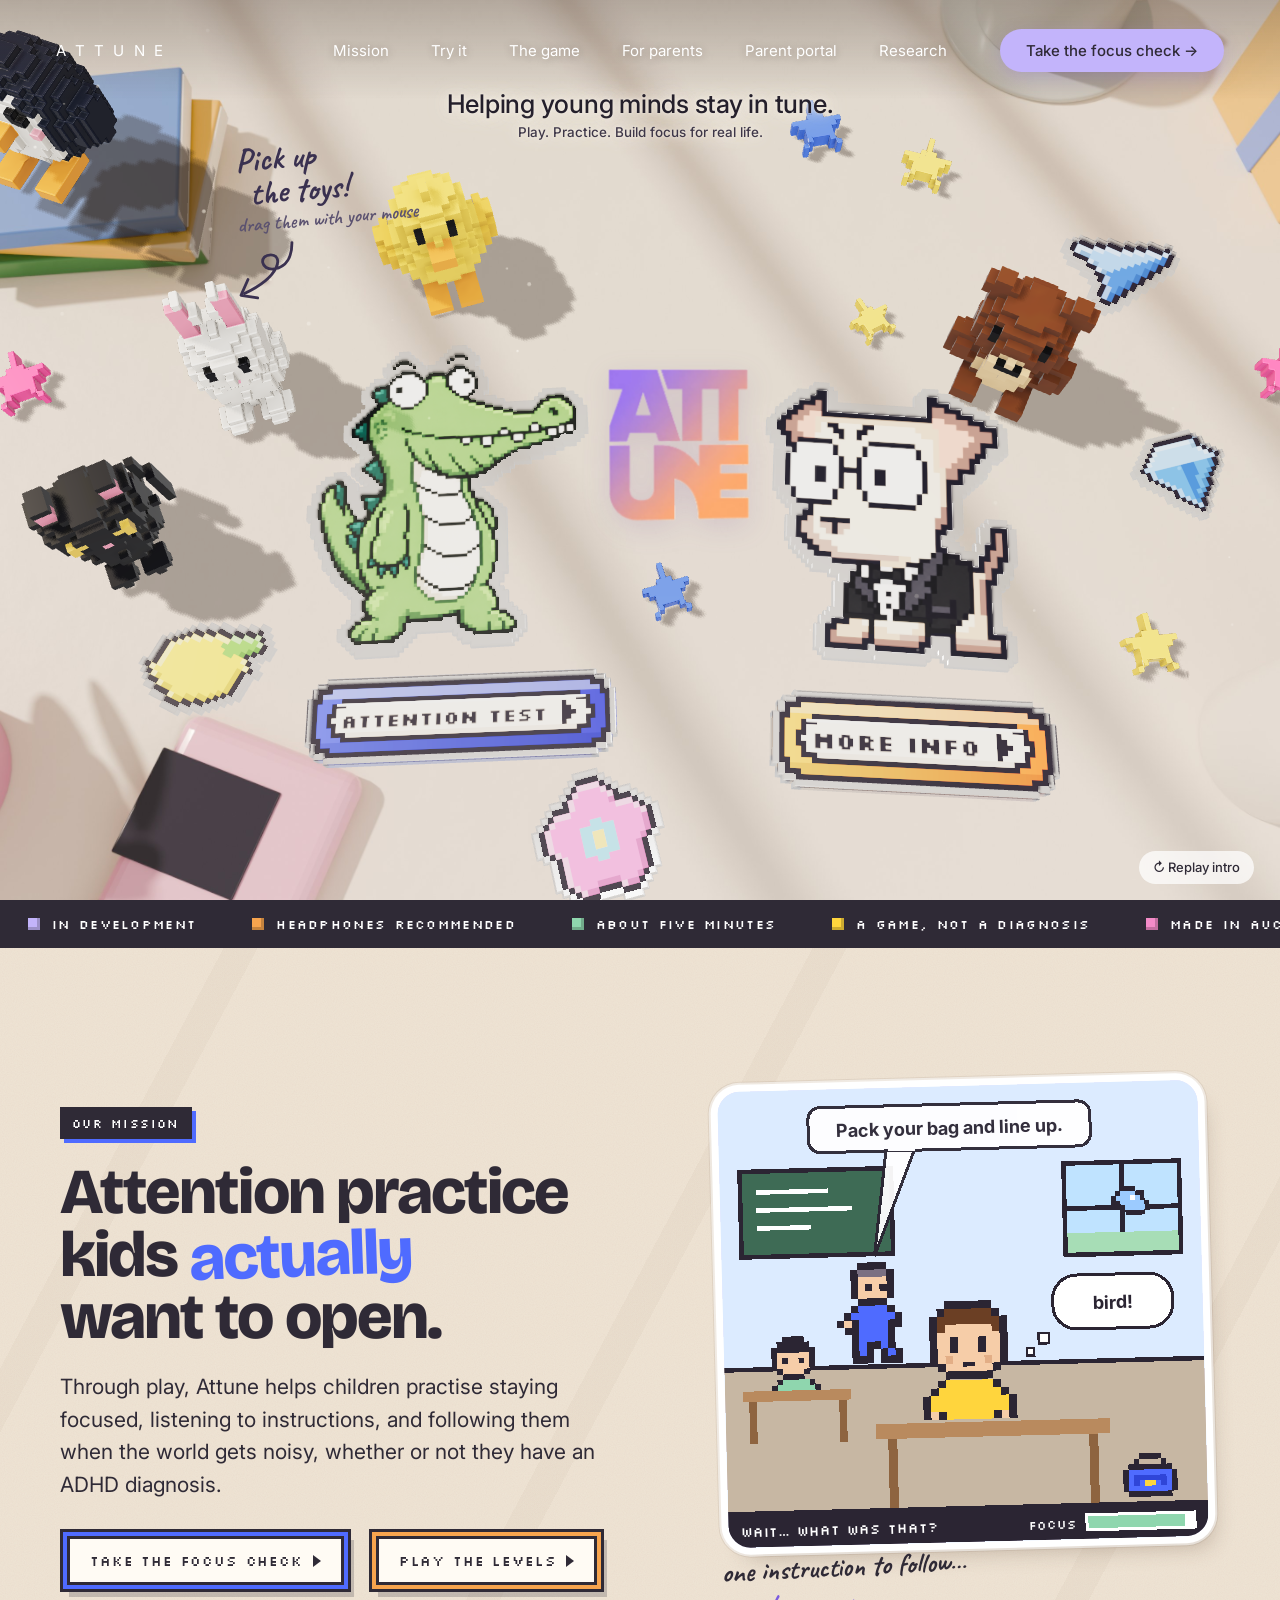
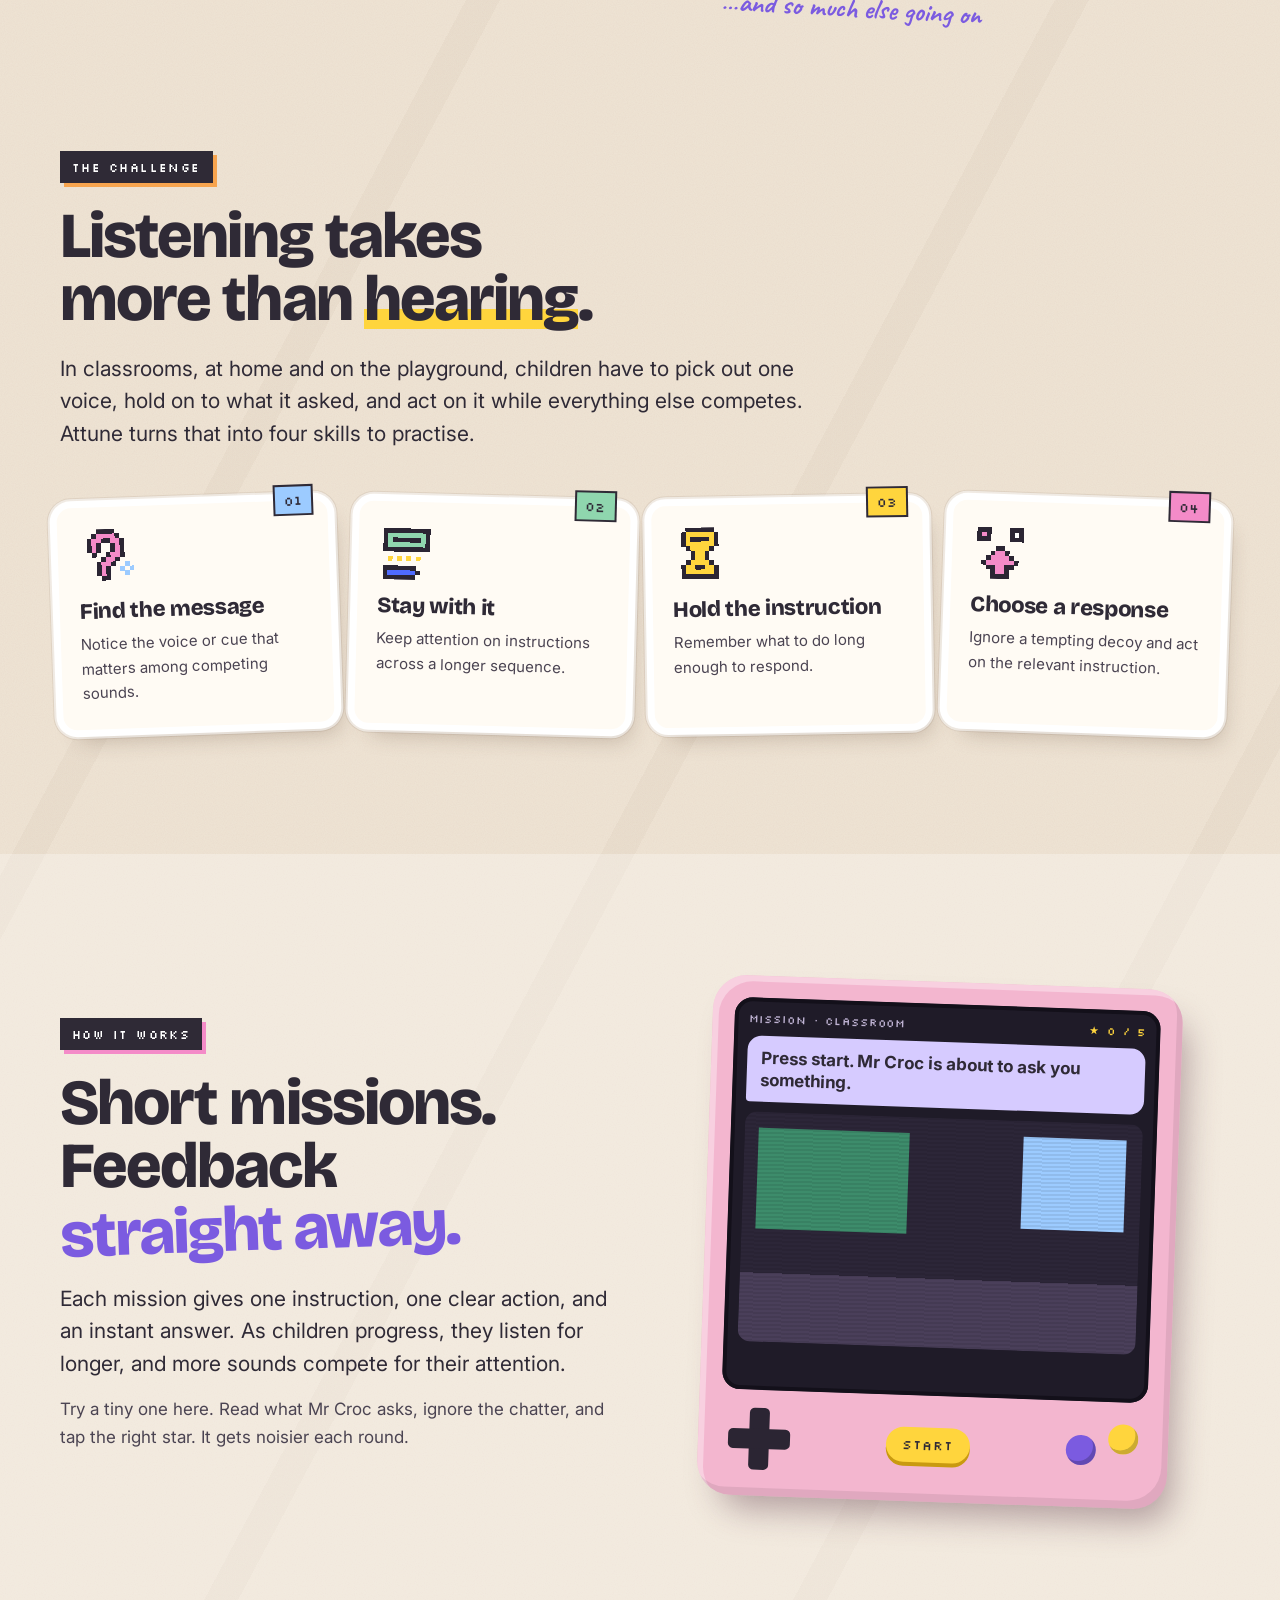
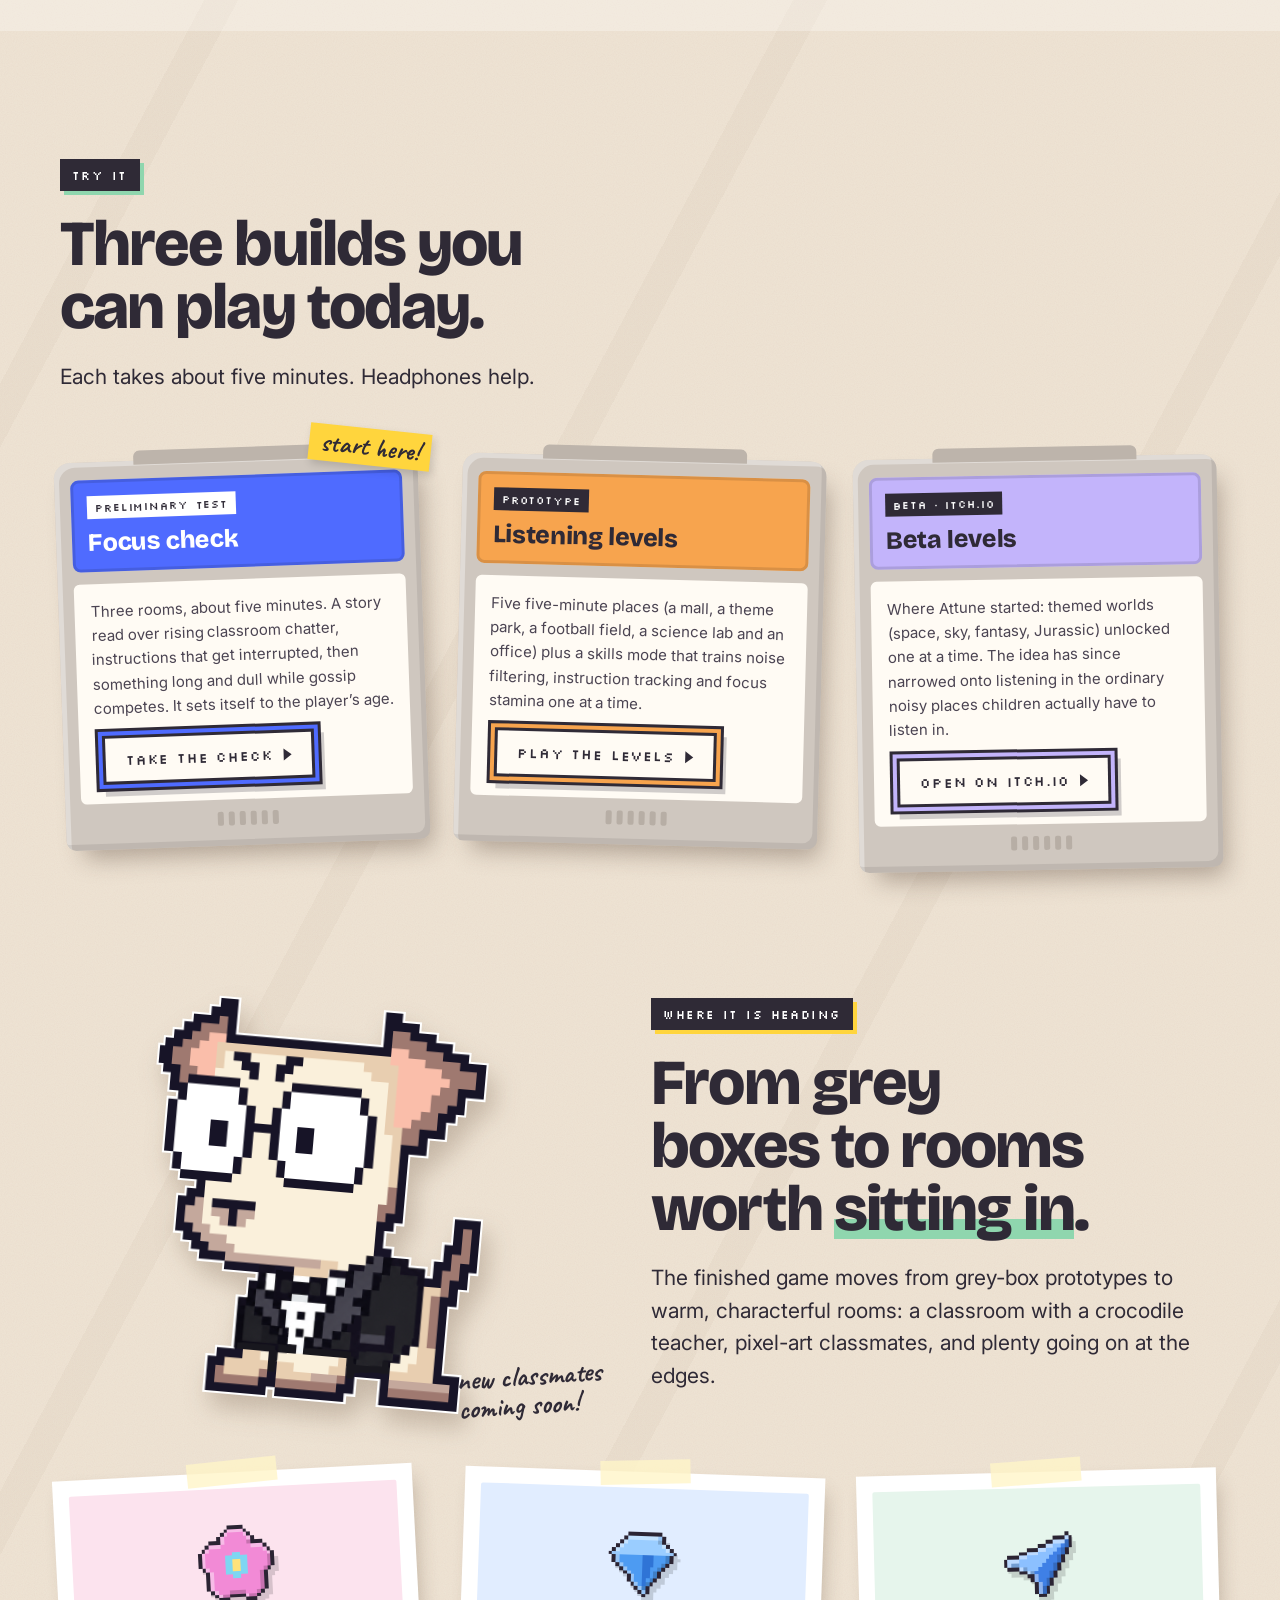
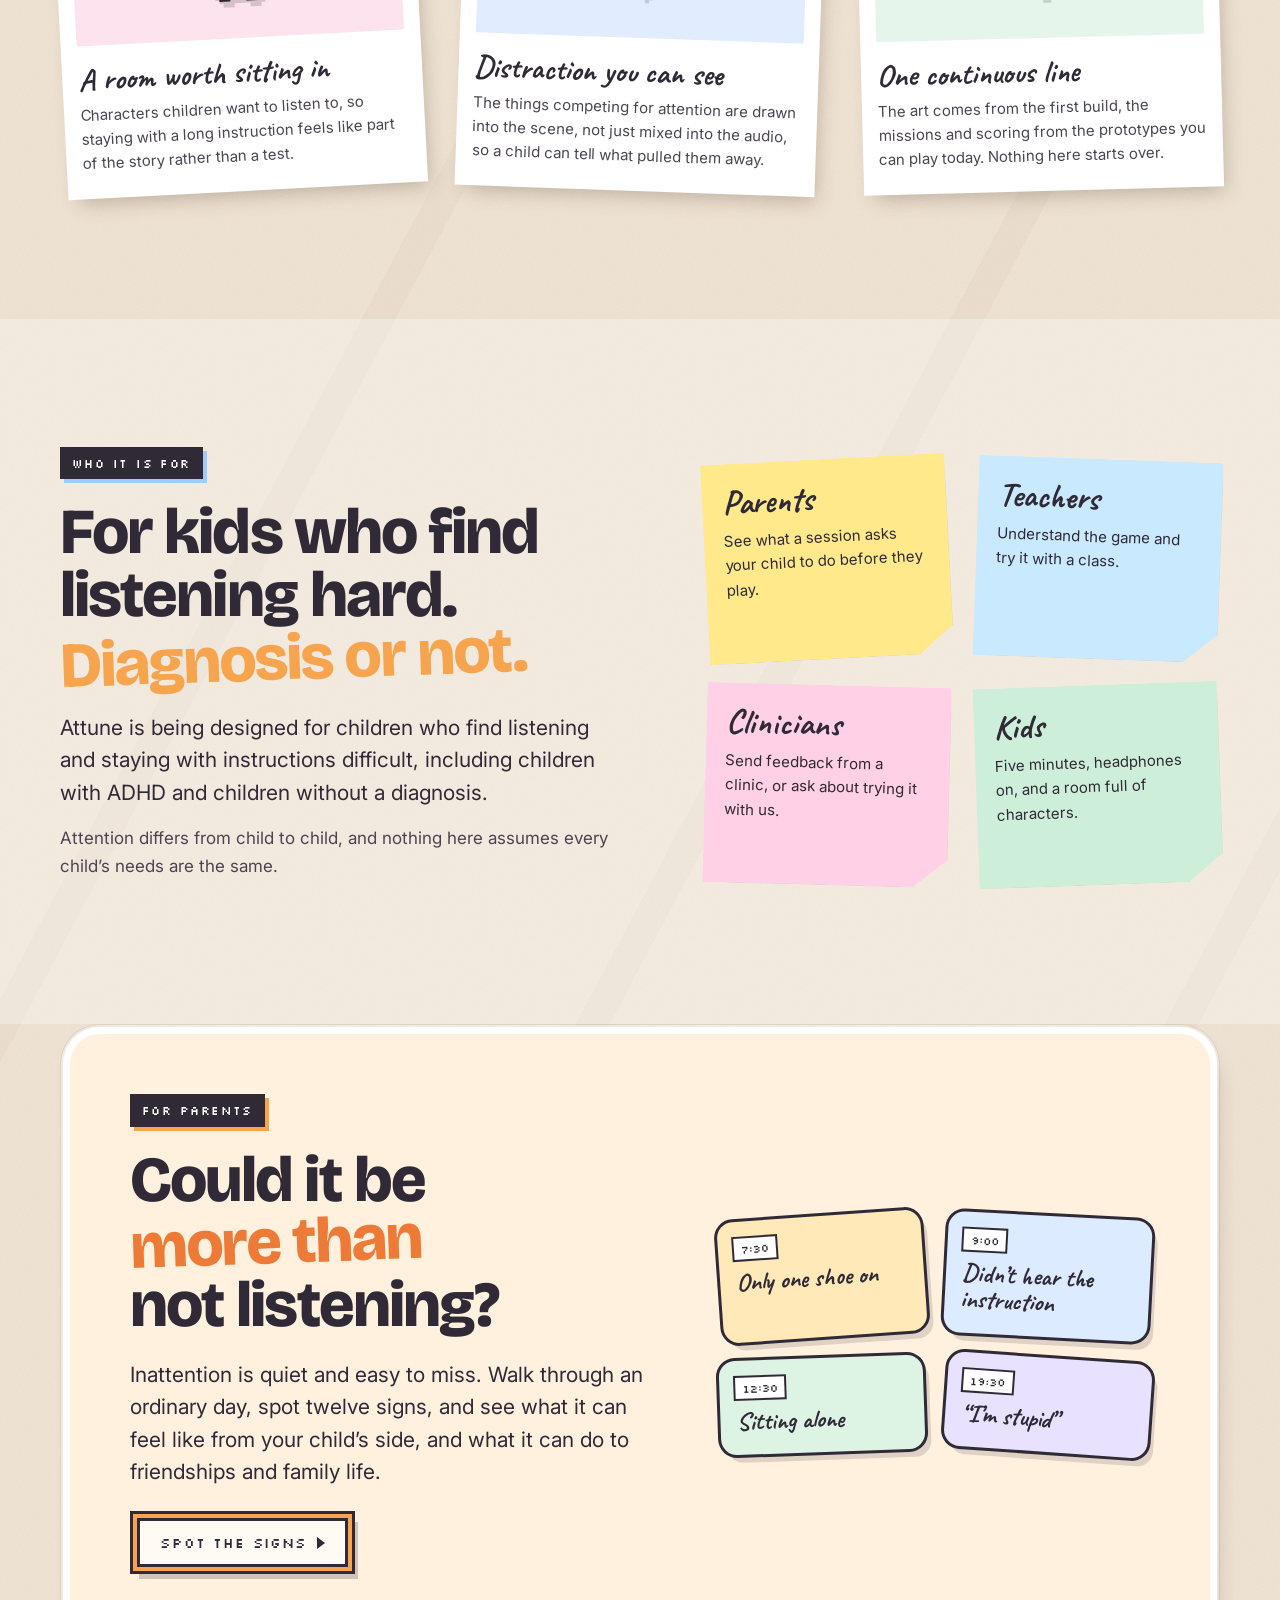
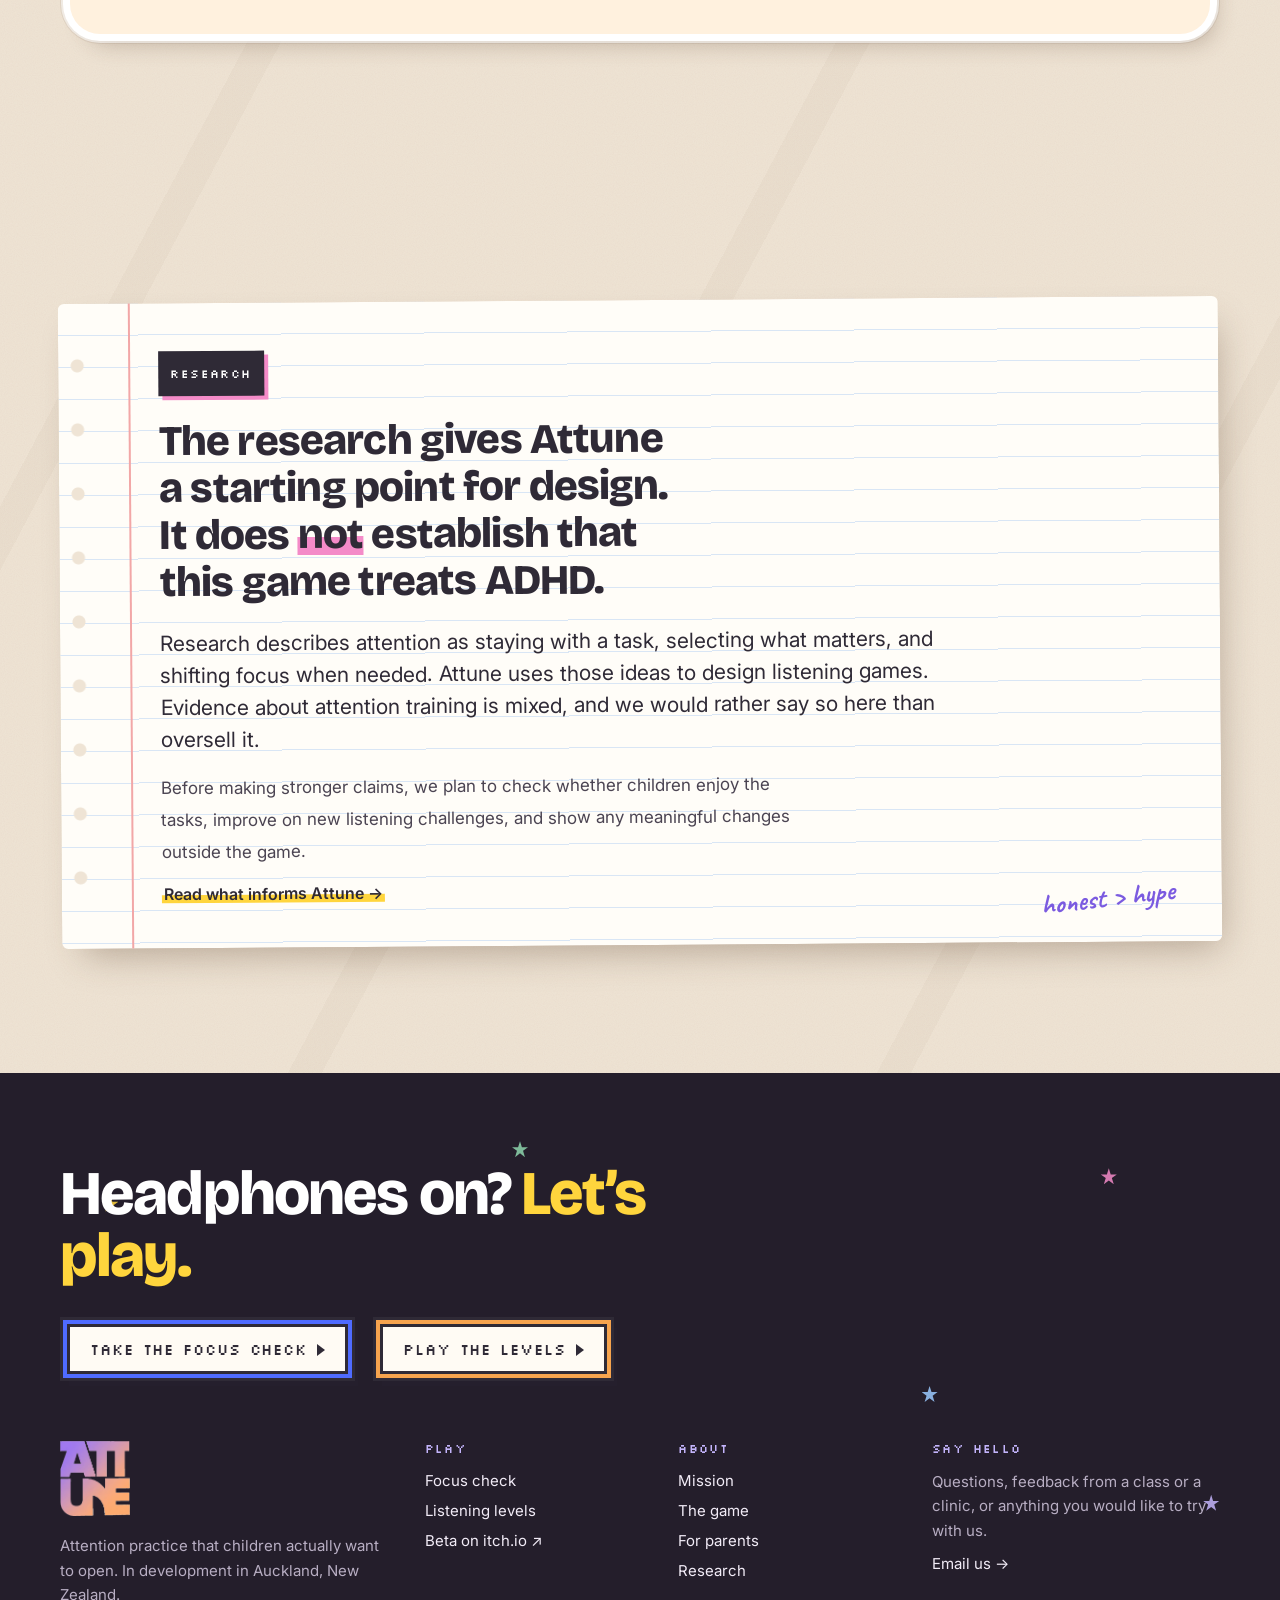
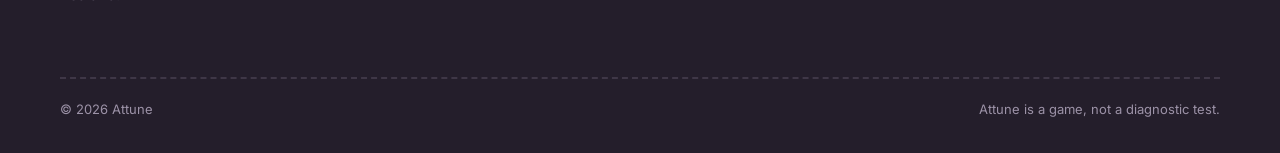
==== commit ac59db3f: "Parent portal and minor tweaks" ====
--- a/attune-site-3d 2/index.html
+++ b/attune-site-3d 2/index.html
@@ -176,8 +176,9 @@
       <a href="#mission">Mission</a>
       <a href="#try">Try it</a>
       <a href="#game">The game</a>
-      <a href="parents/">For parents</a>
-      <a href="research/">Research</a>
+      <a href="parents/index.html">For parents</a>
+      <a href="portal/index.html">Parent portal</a>
+      <a href="research/index.html">Research</a>
     </nav>
     <a class="cta" data-site="/focus-check/" href="https://attuneonline.com/focus-check/">Take the focus check&nbsp;→</a>
   </header>
@@ -340,7 +341,7 @@
           <p class="eyebrow" style="--c:var(--orange)">For parents</p>
           <h2 class="h" id="parents-h">Could it be <span class="pop" style="--c:var(--orange-2)">more than</span> not listening?</h2>
           <p class="lede">Inattention is quiet and easy to miss. Walk through an ordinary day, spot twelve signs, and see what it can feel like from your child’s side, and what it can do to friendships and family life.</p>
-          <div class="row" style="margin-top:22px"><a class="btn orange" href="parents/">Spot the signs</a></div>
+          <div class="row" style="margin-top:22px"><a class="btn orange" href="parents/index.html">Spot the signs</a></div>
         </div>
         <div class="peek" aria-hidden="true">
           <div class="peekcard" style="--r:-4deg;--c:#FFE9B8"><span>7:30</span><b>Only one shoe on</b></div>
@@ -360,7 +361,7 @@
         <h2 class="honest" id="research-h">The research gives Attune a starting point for design. It does <em>not</em> establish that this game treats ADHD.</h2>
         <p class="lede" style="line-height:32px">Research describes attention as staying with a task, selecting what matters, and shifting focus when needed. Attune uses those ideas to design listening games. Evidence about attention training is mixed, and we would rather say so here than oversell it.</p>
         <p>Before making stronger claims, we plan to check whether children enjoy the tasks, improve on new listening challenges, and show any meaningful changes outside the game.</p>
-        <a class="link" href="research/">Read what informs Attune →</a>
+        <a class="link" href="research/index.html">Read what informs Attune →</a>
         <span class="margin-note hand">honest &gt; hype</span>
       </div>
     </div>
@@ -382,7 +383,7 @@
     <div class="cols">
       <div><img class="logo" src="assets/logo_symbol.png" alt="Attune"><p>Attention practice that children actually want to open. In development in Auckland, New Zealand.</p></div>
       <div><h4>Play</h4><ul><li><a data-site="/focus-check/" href="https://attuneonline.com/focus-check/">Focus check</a></li><li><a data-site="/play/" href="https://attuneonline.com/play/">Listening levels</a></li><li><a href="https://bibyeo.itch.io/attuneonline" target="_blank" rel="noopener">Beta on itch.io ↗</a></li></ul></div>
-      <div><h4>About</h4><ul><li><a href="index.html#mission">Mission</a></li><li><a href="index.html#game">The game</a></li><li><a href="parents/">For parents</a></li><li><a href="research/">Research</a></li></ul></div>
+      <div><h4>About</h4><ul><li><a href="index.html#mission">Mission</a></li><li><a href="index.html#game">The game</a></li><li><a href="parents/index.html">For parents</a></li><li><a href="research/index.html">Research</a></li></ul></div>
       <div><h4>Say hello</h4><p style="margin-bottom:10px">Questions, feedback from a class or a clinic, or anything you would like to try with us.</p><button class="copy-email" type="button" data-email>Email us →</button></div>
     </div>
     <div class="base"><span>© 2026 Attune</span><span>Attune is a game, not a diagnostic test.</span></div>
@@ -426,9 +427,9 @@
 function toast(msg){ const t = document.getElementById('toast'); t.textContent = msg; t.classList.add('show'); clearTimeout(toastTimer); toastTimer = setTimeout(()=>t.classList.remove('show'), 2600); }
 function activate(key){
   const target = LINKS[BROOCH[key][0]];
-  if (target.startsWith('#')){ setTimeout(()=>document.querySelector(target).scrollIntoView({ behavior: REDUCED ? 'auto' : 'smooth' }), 150); return; }
+  if (target.startsWith('#')){ document.querySelector(target).scrollIntoView({ behavior: 'instant' }); return; }
   const onSite = /(^|\.)attuneonline\.com$/.test(location.hostname);
-  setTimeout(()=>{ if (onSite) location.href = target; else { const a = document.createElement('a'); a.href = 'https://attuneonline.com' + target; a.target = '_blank'; a.rel = 'noopener'; document.body.appendChild(a); a.click(); a.remove(); } }, 200);
+  if (onSite) location.href = target; else { const a = document.createElement('a'); a.href = 'https://attuneonline.com' + target; a.target = '_blank'; a.rel = 'noopener'; document.body.appendChild(a); a.click(); a.remove(); }
 }
 
 /* keyboard access to the two brooches */
